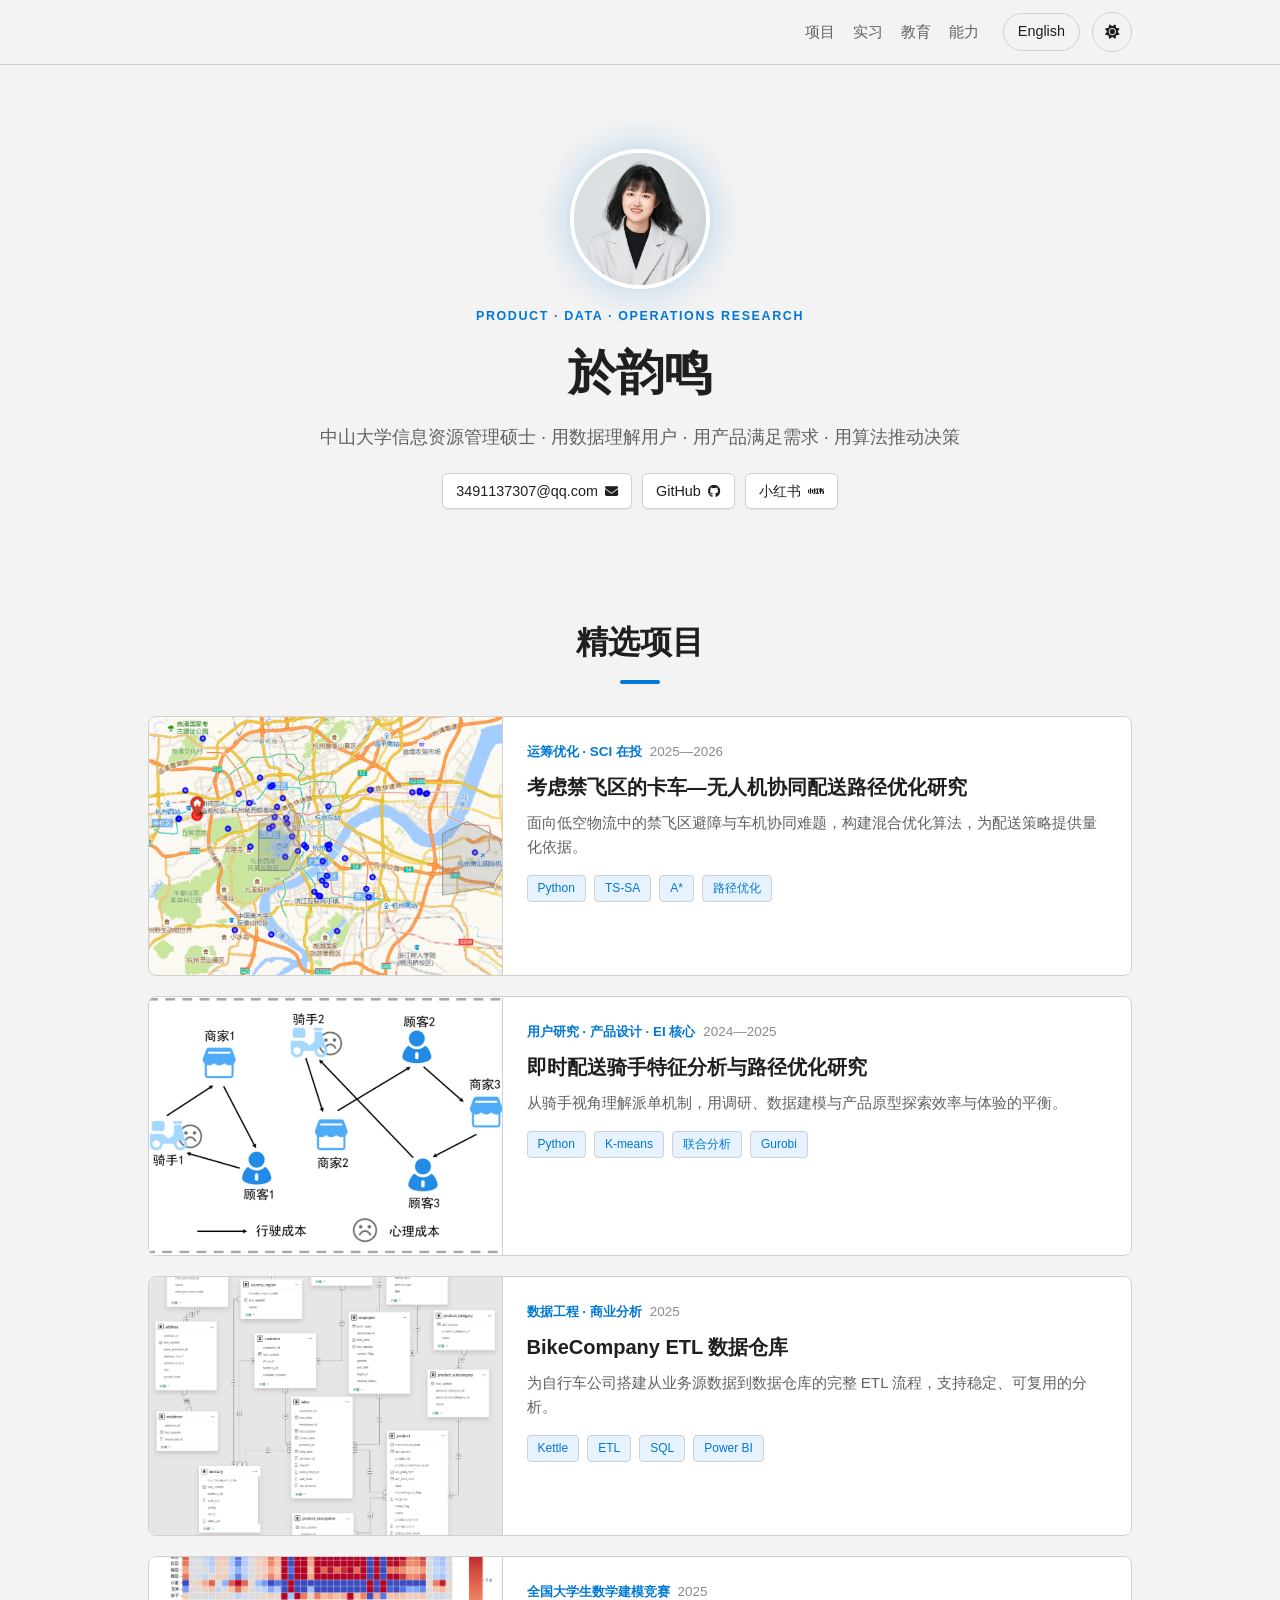
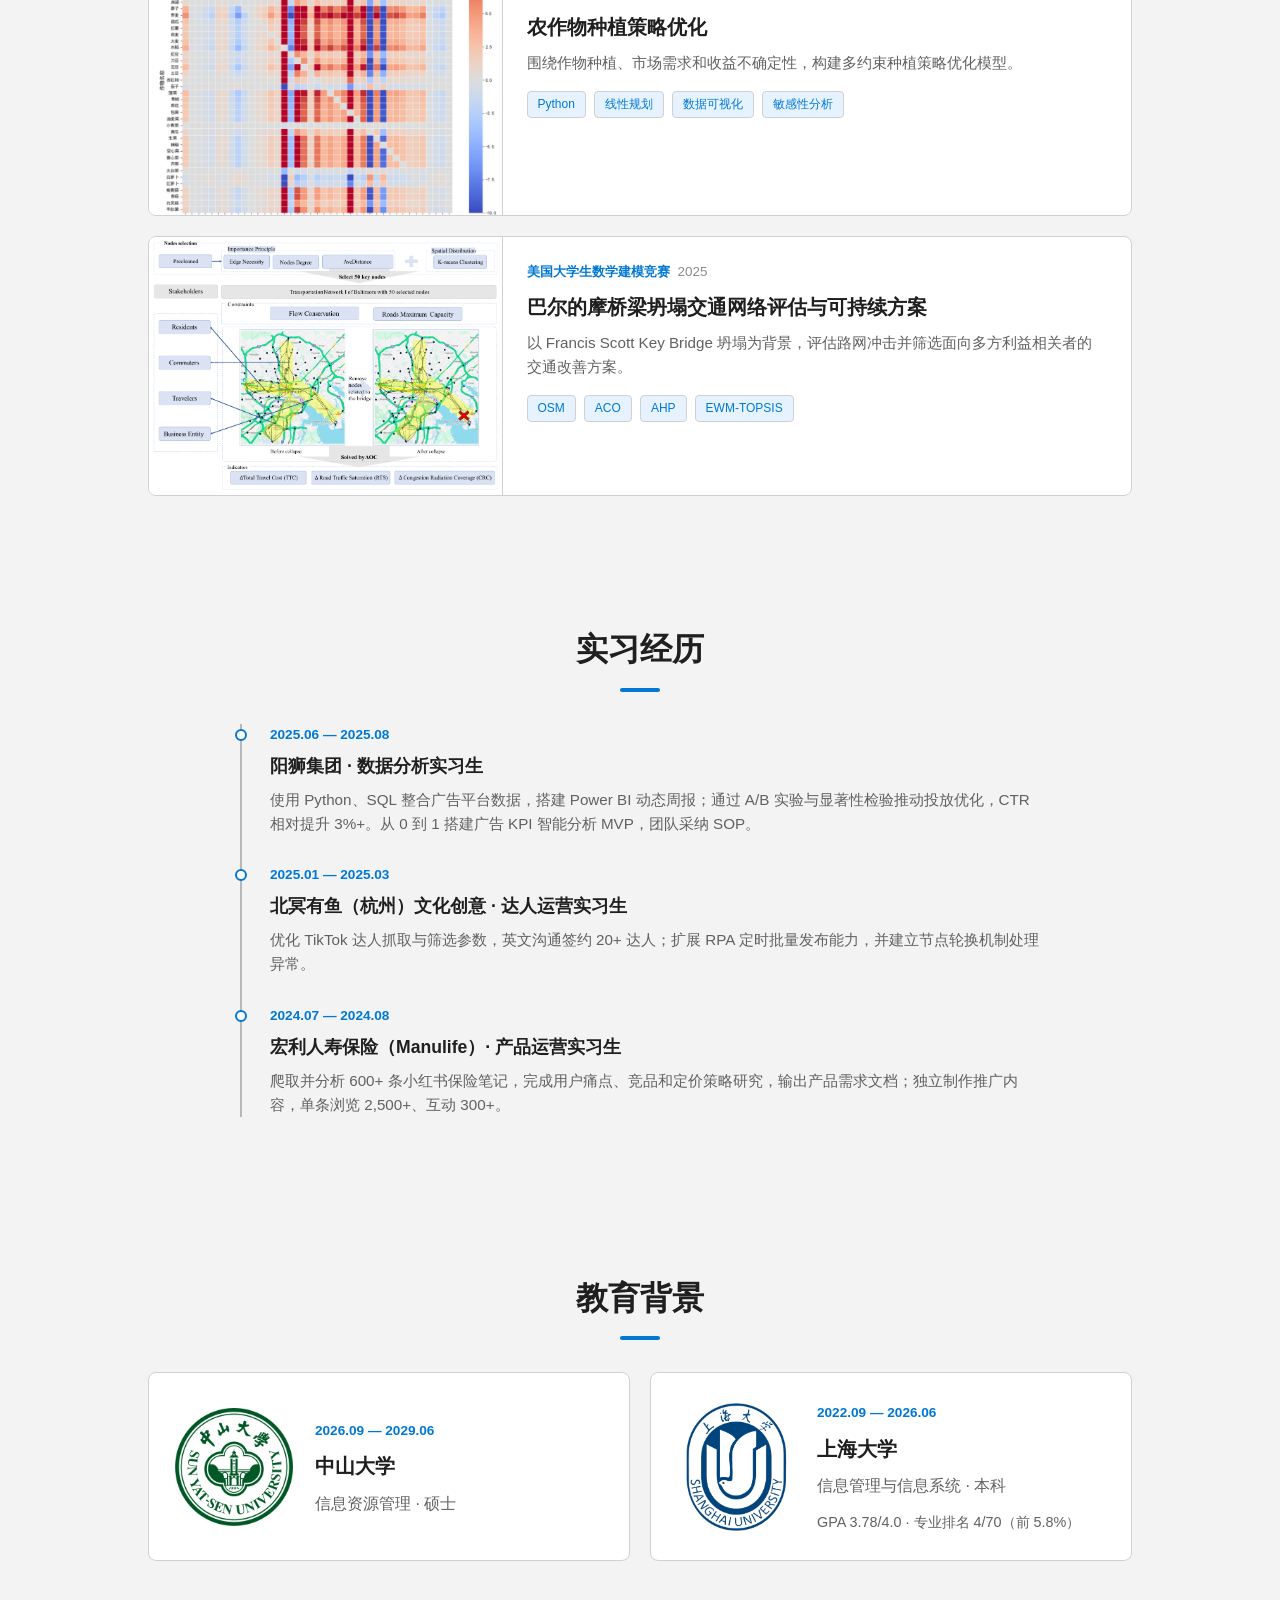
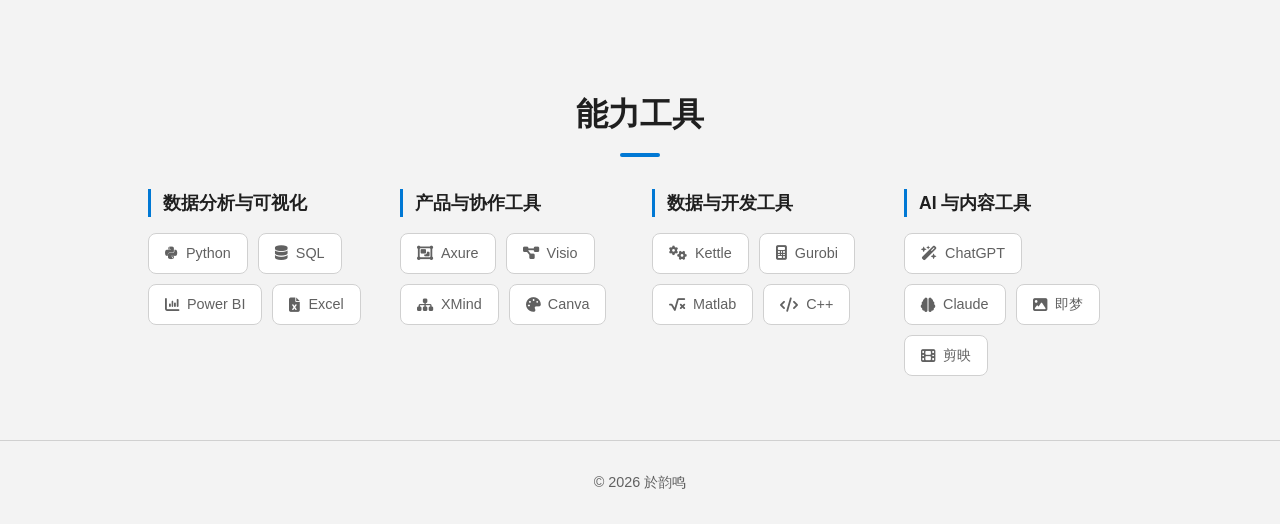
==== index.html @ d2798703 "Initial commit: personal portfolio" ====
<!doctype html><html lang="zh-CN" data-theme="light"><head><meta charset="UTF-8"><meta name="viewport" content="width=device-width,initial-scale=1.0"><meta name="description" content="於韵鸣｜产品、数据分析与运筹优化作品集"><title>於韵鸣 | 产品 · 数据 · 优化</title><script>document.documentElement.dataset.theme=localStorage.getItem('theme')||'light'</script><link rel="stylesheet" href="assets/css/style.css"><link rel="stylesheet" href="https://cdn.bootcdn.net/ajax/libs/font-awesome/6.4.0/css/all.min.css"></head><body>
<nav><div class="container nav-container nav-container--right"><div class="nav-actions"><div class="nav-links"><a href="#projects">项目</a><a href="#experience">实习</a><a href="#education">教育</a><a href="#skills">能力</a></div><div class="nav-controls"><a class="control-btn lang-toggle" href="en.html">English</a><button class="control-btn theme-toggle" aria-label="切换主题"><i class="fas fa-sun sun-icon"></i><i class="fas fa-moon moon-icon"></i></button></div></div></div></nav>
<main><section class="intro"><div class="container flex-center column"><div class="avatar-container"><img src="assets/images/yunming-profile.jpg" alt="於韵鸣" class="avatar"><div class="avatar-glow"></div></div><p class="eyebrow">PRODUCT · DATA · OPERATIONS RESEARCH</p><h1 class="gradient-text">於韵鸣</h1><p class="subtitle">中山大学信息资源管理硕士 · 用数据理解用户 · 用产品满足需求 · 用算法推动决策</p><div class="intro-contact-links"><a class="intro-contact-link" href="mailto:3491137307@qq.com"><span>3491137307@qq.com</span><i class="fas fa-envelope"></i></a><a class="intro-contact-link" href="https://github.com/gerebanhaihao" target="_blank" rel="noopener"><span>GitHub</span><i class="fab fa-github"></i></a><a class="intro-contact-link" href="https://www.xiaohongshu.com/user/profile/62faff56000000001200e2a4?xsec_token=ABQ8f1H-zQZb0vCUYH7D3bwdzLfdSpnuX1nSFsGKXybvo%3D&xsec_source=pc_search" target="_blank" rel="noopener"><span>小红书</span><img class="social-icon" src="assets/images/xiaohongshu.svg" alt=""></a></div></div></section>
<section id="projects" class="section-padding"><div class="container"><h2>精选项目</h2><div class="projects-grid" id="projects-grid"></div></div></section>
<section id="experience" class="section-padding section-muted"><div class="container"><h2>实习经历</h2><div class="timeline-container" id="timeline"></div></div></section>
<section id="education" class="section-padding"><div class="container"><h2>教育背景</h2><div class="education-grid"><article class="card education-card education-card--media"><img src="assets/images/sun-yat-sen-university-logo.jpeg" alt="中山大学校徽"><div><span>2026.09 — 2029.06</span><h3>中山大学</h3><p>信息资源管理 · 硕士</p></div></article><article class="card education-card education-card--media"><img src="assets/images/shanghai-university-logo.png" alt="上海大学校徽"><div><span>2022.09 — 2026.06</span><h3>上海大学</h3><p>信息管理与信息系统 · 本科</p><p class="muted">GPA 3.78/4.0 · 专业排名 4/70（前 5.8%）</p></div></article></div></div></section>
<section id="skills" class="section-padding section-muted"><div class="container"><h2>能力工具</h2><div class="skills-wrapper" id="skills-grid"></div></div></section></main><footer>© 2026 於韵鸣</footer><script src="assets/js/main.js"></script></body></html>
---- assets/css/style.css ----
/* =========================================
   1. Design Token & Themes
   ========================================= */
:root {
  /* 基础参数 */
  --font-main: -apple-system, BlinkMacSystemFont, "Segoe UI", Roboto, "Helvetica Neue", Arial, sans-serif;
  --radius-md: 8px;
  --radius-full: 999px;
  --container-width: 1024px;
  --transition-base: 0.3s cubic-bezier(0.4, 0, 0.2, 1);
  --ease-standard: cubic-bezier(0.22, 1, 0.36, 1);
  --ease-emphasis: cubic-bezier(0.16, 1, 0.3, 1);
  --duration-fast: 180ms;
  --duration-base: 480ms;

  /* [Light Mode] VS Code 2026-inspired light theme */
  --bg-body: #f3f3f3;
  --bg-editor: #ffffff;
  --bg-card: #ffffff;
  --bg-panel: #f8f8f8;
  --bg-sidebar: #f3f3f3;
  --bg-toolbar: #f3f3f3;
  --bg-glass: rgba(243, 243, 243, 0.94);
  --bg-hover: #e8e8e8;
  --bg-active: #e6f3ff;
  --bg-terminal: #ffffff;

  --text-main: #1f1f1f;
  --text-muted: #616161;
  --text-subtle: #8a8a8a;
  --text-invert: #ffffff;

  --primary: #0078d4;
  --primary-hover: #005a9e;
  --primary-glow: rgba(0, 120, 212, 0.18);
  --selection: #add6ff;
  --terminal-user: #0078d4;
  --terminal-path: #795e26;

  --border-light: #d0d0d0;
  --border-strong: #b8b8b8;
  --shadow-sm: 0 1px 2px rgba(0, 0, 0, 0.06);
  --shadow-card: 0 8px 18px rgba(0, 0, 0, 0.09);
  --shadow-hover: 0 14px 30px rgba(0, 0, 0, 0.12);

  --gradient-title: linear-gradient(135deg, #1f1f1f 0%, #0078d4 100%);
  --decoration-blob: #dcdcdc;
}

/* [Dark Mode] VS Code 2026-inspired dark theme */
[data-theme="dark"] {
  --bg-body: #1e1e1e;
  --bg-editor: #1e1e1e;
  --bg-card: #252526;
  --bg-panel: #181818;
  --bg-sidebar: #181818;
  --bg-toolbar: #2d2d30;
  --bg-glass: rgba(37, 37, 38, 0.9);
  --bg-hover: #2d2d30;
  --bg-active: #04395e;
  --bg-terminal: #1e1e1e;

  --text-main: #cccccc;
  --text-muted: #9d9d9d;
  --text-subtle: #6f6f6f;

  --primary: #3794ff;
  --primary-hover: #4fc1ff;
  --primary-glow: rgba(55, 148, 255, 0.24);
  --selection: #264f78;
  --terminal-user: #4ec9b0;
  --terminal-path: #dcdcaa;

  --border-light: #3c3c3c;
  --border-strong: #5a5a5a;
  --shadow-sm: 0 1px 2px rgba(0, 0, 0, 0.35);
  --shadow-card: 0 10px 24px rgba(0, 0, 0, 0.28);
  --shadow-hover: 0 16px 32px rgba(0, 0, 0, 0.36);

  --gradient-title: linear-gradient(135deg, #cccccc 0%, #3794ff 100%);
  --decoration-blob: #333333;
}

/* =========================================
   2. Global Reset & Layout
   ========================================= */
* { margin: 0; padding: 0; box-sizing: border-box; }
html {
  width: 100%;
  max-width: 100%;
  -webkit-text-size-adjust: 100%;
}
body {
  font-family: var(--font-main);
  background-color: var(--bg-body);
  color: var(--text-main);
  line-height: 1.6;
  transition: background-color 0.4s ease, color 0.4s ease;
  max-width: 100%;
  overflow-x: hidden;
}
@supports (overflow: clip) {
  html, body { overflow-x: clip; }
}
img {
  max-width: 100%;
  height: auto;
  display: block;
}
a { text-decoration: none; color: inherit; transition: var(--transition-base); }
ul { list-style: none; }
::selection {
  background: var(--selection);
  color: var(--text-main);
}
:focus-visible {
  outline: 1px solid var(--primary);
  outline-offset: 2px;
}
.container {
  width: 100%;
  max-width: var(--container-width);
  margin: 0 auto;
  padding: 0 20px;
}
.section-padding { padding: 64px 0; }
.flex-center { display: flex; align-items: center; justify-content: center; }
.column { flex-direction: column; }
section[id] { scroll-margin-top: 88px; }

::-webkit-scrollbar { width: 8px; }
::-webkit-scrollbar-track { background: var(--bg-sidebar); }
::-webkit-scrollbar-thumb { background: var(--border-strong); border-radius: 4px; }
::-webkit-scrollbar-thumb:hover { background: var(--text-subtle); }

/* =========================================
   3. Navigation (Glassmorphism)
   ========================================= */
nav {
  position: sticky;
  top: 0;
  z-index: 100;
  background: var(--bg-glass);
  backdrop-filter: blur(16px);
  -webkit-backdrop-filter: blur(16px);
  border-bottom: 1px solid var(--border-light);
  transition: background-color 0.4s ease, border-color 0.4s ease;
}
.nav-container {
  height: 64px;
  display: flex;
  justify-content: space-between;
  align-items: center;
}
.logo {
  display: flex;
  align-items: center;
  gap: 8px;
  font-weight: 700;
  font-size: 1.25rem;
  color: var(--text-main);
}
.logo-terminal {
  display: inline-flex;
  align-items: center;
  gap: 2px;
  height: 24px;
  padding: 0 8px;
  border: 1px solid var(--border-light);
  border-radius: 4px;
  background: var(--bg-terminal);
  color: var(--text-main);
  font-family: "SFMono-Regular", Consolas, "Liberation Mono", Menlo, monospace;
  font-size: 0.75rem;
  font-weight: 700;
  line-height: 1;
  box-shadow: inset 0 0 0 1px var(--primary-glow);
}
.terminal-user { color: var(--terminal-user); }
.terminal-path { color: var(--terminal-path); }
.terminal-symbol { color: var(--text-main); }
.terminal-cursor {
  width: 6px;
  height: 12px;
  margin-left: 3px;
  background: var(--primary);
  opacity: 0.9;
}
.nav-actions {
  display: flex;
  align-items: center;
  gap: 24px;
}
.nav-links { display: flex; gap: 18px; }
.nav-links a {
  font-size: 0.95rem;
  font-weight: 500;
  color: var(--text-muted);
  position: relative;
}
.nav-links a::after {
  content: "";
  position: absolute;
  left: 0;
  bottom: -6px;
  width: 100%;
  height: 2px;
  background: var(--primary);
  transform: scaleX(0);
  transform-origin: left;
  transition: transform var(--duration-fast) var(--ease-standard);
}
.nav-links a:hover,
.nav-links a.active { color: var(--primary); }
.nav-links a:hover::after,
.nav-links a.active::after { transform: scaleX(1); }
.nav-controls { display: flex; align-items: center; gap: 12px; }
.control-btn {
  background: var(--bg-toolbar);
  border: 1px solid var(--border-light);
  color: var(--text-main);
  padding: 6px 14px;
  border-radius: 20px;
  cursor: pointer;
  font-size: 0.9rem;
  transition: color var(--duration-fast) var(--ease-standard), border-color var(--duration-fast) var(--ease-standard), background-color var(--duration-fast) var(--ease-standard), transform var(--duration-fast) var(--ease-standard);
  display: flex;
  align-items: center;
  justify-content: center;
}
.control-btn:hover {
  background: var(--bg-hover);
  border-color: var(--border-strong);
  color: var(--primary);
}
.theme-toggle {
  width: 36px;
  height: 36px;
  padding: 0;
  border-radius: 50%;
  position: relative;
  overflow: hidden;
}
.theme-toggle i {
  position: absolute;
  transition: transform 420ms var(--ease-emphasis), opacity 320ms var(--ease-standard);
}
[data-theme="light"] .moon-icon { transform: translateY(20px) rotate(90deg); opacity: 0; }
[data-theme="light"] .sun-icon { transform: translateY(0) rotate(0); opacity: 1; }
[data-theme="dark"] .sun-icon { transform: translateY(-20px) rotate(-90deg); opacity: 0; }
[data-theme="dark"] .moon-icon { transform: translateY(0) rotate(0); opacity: 1; }

/* =========================================
   4. Hero Section / Intro
   ========================================= */
.intro {
  padding: 84px 0 44px;
  position: relative;
  text-align: center;
}
.bg-decoration { display: none; }
.avatar-container {
  position: relative;
  margin-bottom: 18px;
  opacity: 0;
  animation: intro-fade-up 620ms var(--ease-emphasis) 120ms forwards;
}
.avatar {
  width: 140px;
  height: 140px;
  border-radius: 50%;
  object-fit: cover;
  border: 4px solid var(--bg-editor);
  position: relative;
  z-index: 2;
  flex-shrink: 0;
}
.avatar-glow {
  position: absolute;
  inset: 0;
  border-radius: 50%;
  background: var(--primary);
  filter: blur(25px);
  opacity: 0.4;
  z-index: 1;
  transform: scale(0.9);
  transition: opacity 0.3s;
}
.avatar-container:hover .avatar-glow { opacity: 0.7; }
.gradient-text {
  font-size: 3rem;
  font-weight: 800;
  margin-bottom: 10px;
  color: var(--text-main);
  letter-spacing: 0;
  opacity: 0;
  animation: intro-fade-up 620ms var(--ease-emphasis) 210ms forwards;
}
.subtitle {
  font-size: 1.15rem;
  color: var(--text-muted);
  max-width: 700px;
  margin: 0 auto;
  opacity: 0;
  animation: intro-fade-up 620ms var(--ease-emphasis) 300ms forwards;
}
.intro-contact-links {
  display: flex;
  align-items: center;
  justify-content: center;
  gap: 10px;
  margin-top: 22px;
  flex-wrap: wrap;
  opacity: 0;
  animation: intro-fade-up 620ms var(--ease-emphasis) 390ms forwards;
}
.intro-contact-link {
  min-height: 36px;
  padding: 0 13px;
  border-radius: 6px;
  border: 1px solid var(--border-light);
  background: var(--bg-editor);
  color: var(--text-main);
  display: inline-flex;
  align-items: center;
  justify-content: center;
  gap: 7px;
  font-size: 0.9rem;
  font-weight: 500;
  line-height: 1;
  box-shadow: var(--shadow-sm);
  transition: transform var(--duration-fast) var(--ease-standard), color var(--duration-fast) var(--ease-standard), border-color var(--duration-fast) var(--ease-standard), background-color var(--duration-fast) var(--ease-standard);
}
.intro-contact-link span { white-space: nowrap; }
.intro-contact-link i { font-size: 0.82rem; }
.intro-contact-link .social-icon {
  width: 16px;
  height: 16px;
  object-fit: contain;
  filter: grayscale(1) brightness(0);
}
.intro-contact-link:hover {
  background: var(--bg-active);
  color: var(--primary);
  border-color: var(--primary);
  transform: translateY(-1px);
}

/* =========================================
   5. Projects Grid & Detail Images
   ========================================= */
h2 {
  font-size: 2rem;
  text-align: center;
  margin-bottom: 32px;
  color: var(--text-main);
  position: relative;
  display: inline-block;
  width: 100%;
}
h2::after {
  content: "";
  display: block;
  width: 40px;
  height: 4px;
  background: var(--primary);
  margin: 12px auto 0;
  border-radius: 2px;
}
.projects-grid,
.documents-grid {
  display: flex;
  flex-direction: column;
  gap: 20px;
}
.card {
  background: var(--bg-editor);
  border-radius: var(--radius-md);
  border: 1px solid var(--border-light);
  overflow: hidden;
  transition: transform var(--duration-base) var(--ease-standard), box-shadow var(--duration-base) var(--ease-standard), border-color var(--duration-fast) var(--ease-standard);
  display: flex;
  flex-direction: column;
  transform: translateZ(0);
}
.project-card {
  display: grid;
  grid-template-columns: minmax(240px, 36%) minmax(0, 1fr);
  width: 100%;
  max-width: 100%;
  height: 260px;
}
.project-card--text-only {
  grid-template-columns: 1fr;
  min-height: 0;
}
.project-card--text-only .project-info { padding: 22px 24px; }
.project-card--text-only .project-info p { margin-bottom: 12px; }
.project-meta-row {
  display: flex;
  flex-wrap: wrap;
  align-items: center;
  gap: 10px 12px;
  margin-top: auto;
}
.project-meta-row .project-tags {
  flex: 1 1 320px;
  min-width: 0;
  margin: 0;
}
.project-meta-row .project-actions {
  flex: 0 0 auto;
  margin-top: 0;
  margin-left: auto;
}
.project-card--text-only .project-action {
  min-height: 32px;
  padding: 7px 11px;
  font-size: 0.84rem;
}
.card:hover {
  transform: translateY(-4px);
  box-shadow: var(--shadow-card);
  border-color: var(--primary);
}
.project-thumbnail {
  width: 100%;
  height: 100%;
  object-fit: contain;
  object-position: center;
  padding: 0;
  transition: transform var(--duration-base) var(--ease-standard);
  background-color: transparent;
}
.card:hover .project-thumbnail { transform: scale(1.02); }
.project-thumbnail-wrapper {
  overflow: hidden;
  background: var(--bg-panel);
  border-right: 1px solid var(--border-light);
  display: flex;
  align-items: center;
  justify-content: center;
}
.project-info {
  padding: 24px;
  display: flex;
  flex: 1;
  flex-direction: column;
  width: 100%;
  max-width: 100%;
  min-width: 0;
}
.project-info h3 {
  font-size: 1.25rem;
  margin-bottom: 8px;
  color: var(--text-main);
  overflow-wrap: anywhere;
}
.project-info p {
  font-size: 0.95rem;
  color: var(--text-muted);
  margin-bottom: 16px;
  overflow-wrap: anywhere;
}
.project-actions {
  display: flex;
  flex-wrap: wrap;
  gap: 10px;
  margin-top: auto;
}
.project-action {
  min-height: 36px;
  padding: 8px 13px;
  border: 1px solid var(--border-light);
  border-radius: var(--radius-md);
  font-weight: 600;
  font-size: 0.86rem;
  color: var(--primary);
  display: inline-flex;
  align-items: center;
  gap: 7px;
  background: var(--bg-panel);
  line-height: 1;
  transition: transform var(--duration-fast) var(--ease-standard), border-color var(--duration-fast) var(--ease-standard), background-color var(--duration-fast) var(--ease-standard);
}
.project-action:hover {
  background: var(--bg-active);
  border-color: var(--primary);
  transform: translateY(-1px);
}

@keyframes intro-fade-up {
  from {
    opacity: 0;
    transform: translateY(14px);
  }
  to {
    opacity: 1;
    transform: translateY(0);
  }
}

/* =========================================
   7. Footer
   ========================================= */
footer {
  text-align: center;
  padding: 30px;
  font-size: 0.9rem;
  color: var(--text-muted);
  border-top: 1px solid var(--border-light);
  background: var(--bg-sidebar);
}

/* =========================================
   8. Mobile Responsive
   ========================================= */
@media (max-width: 768px) {
  .nav-container {
    height: auto;
    min-height: 64px;
    display: grid;
    grid-template-columns: auto minmax(0, 1fr);
    column-gap: 12px;
    row-gap: 8px;
    padding-top: 10px;
    padding-bottom: 10px;
  }
  .nav-actions { display: contents; }
  .logo {
    grid-column: 1;
    grid-row: 1;
    min-width: 0;
  }
  .nav-controls {
    grid-column: 2;
    grid-row: 1;
    justify-self: end;
    min-width: 0;
  }
  .nav-links {
    grid-column: 1 / -1;
    grid-row: 2;
    width: 100%;
    display: flex;
    justify-content: center;
    gap: 14px;
    overflow-x: auto;
    padding: 2px 0 4px;
    scrollbar-width: none;
  }
  .nav-links::-webkit-scrollbar { display: none; }
  .nav-links a { flex: 0 0 auto; }
  .container { padding: 0 16px; }
  .section-padding { padding: 48px 0; }
  section[id] { scroll-margin-top: 132px; }
  .intro { padding-top: 56px; }
  .gradient-text {
    width: 100%;
    max-width: 100%;
    font-size: 2rem;
    line-height: 1.2;
    overflow-wrap: anywhere;
  }
  .subtitle {
    max-width: 100%;
    overflow-wrap: anywhere;
  }
  .nav-actions { gap: 12px; }
  .nav-controls { gap: 8px; }
  .control-btn { padding: 6px 10px; }
  .logo { font-size: 1.1rem; }
  .logo-terminal {
    height: 22px;
    padding: 0 7px;
    font-size: 0.68rem;
  }
  .project-card {
    grid-template-columns: 1fr;
    height: auto;
    min-height: 0;
  }
  .project-card--text-only .project-info {
    padding: 20px;
    width: 100%;
    max-width: 100%;
  }
  .project-meta-row .project-tags {
    flex-basis: 100%;
  }
  .project-meta-row .project-actions {
    width: 100%;
    margin-left: 0;
    justify-content: flex-start;
  }
  .project-card--text-only .project-meta-row { display: block; }
  .project-card--text-only .project-tags {
    display: flex;
    margin-bottom: 10px;
    width: 100%;
    max-width: 100%;
  }
  .project-card--text-only .project-actions {
    width: 100%;
    max-width: 100%;
  }
  .project-thumbnail-wrapper {
    border-right: 0;
    border-bottom: 1px solid var(--border-light);
  }
  .avatar {
    width: 120px;
    height: 120px;
  }
  .project-thumbnail {
    height: 190px;
    min-height: 190px;
  }
  .intro-contact-links {
    gap: 10px;
    margin-top: 18px;
  }
  .timeline-container { padding-left: 24px; }
  .timeline-dot { left: -28px; }
}

@media (max-width: 360px) {
  .gradient-text { font-size: 1.75rem; }
}

/* =========================================
   10. Timeline Section (New)
   ========================================= */
.timeline-container {
  position: relative;
  max-width: 800px;
  margin: 0 auto;
  padding-left: 30px;
}
.timeline-container::before {
  content: "";
  position: absolute;
  left: 0;
  top: 0;
  bottom: 0;
  width: 2px;
  background: var(--border-strong);
}
.timeline-item {
  position: relative;
  margin-bottom: 28px;
}
.timeline-dot {
  position: absolute;
  left: -35px;
  top: 5px;
  width: 12px;
  height: 12px;
  background: var(--bg-editor);
  border: 2px solid var(--primary);
  border-radius: 50%;
  z-index: 1;
}
.timeline-date {
  font-size: 0.85rem;
  font-weight: 700;
  color: var(--primary);
  margin-bottom: 6px;
  display: block;
}
.timeline-content h3 {
  font-size: 1.1rem;
  margin-bottom: 8px;
  color: var(--text-main);
}
.timeline-content p {
  font-size: 0.95rem;
  color: var(--text-muted);
}

/* =========================================
   11. Tech Stack Section (New)
   ========================================= */
.skills-wrapper {
  display: flex;
  flex-wrap: wrap;
  gap: 24px;
}
.skills-wrapper > * {
  flex: 1 1 200px;
  min-width: 200px;
}
.skill-category h3 {
  font-size: 1.1rem;
  margin-bottom: 16px;
  color: var(--text-main);
  border-left: 3px solid var(--primary);
  padding-left: 12px;
}
.skill-list {
  display: flex;
  flex-wrap: wrap;
  gap: 10px;
}
.skill-badge {
  padding: 8px 16px;
  background: var(--bg-editor);
  border: 1px solid var(--border-light);
  border-radius: 8px;
  font-size: 0.9rem;
  color: var(--text-muted);
  display: flex;
  align-items: center;
  gap: 8px;
  transition: transform var(--duration-fast) var(--ease-standard), color var(--duration-fast) var(--ease-standard), border-color var(--duration-fast) var(--ease-standard);
}
.skill-badge:hover {
  background: var(--bg-active);
  border-color: var(--primary);
  color: var(--primary);
  transform: translateY(-1px);
}

.reveal {
  opacity: 0;
  transform: translateY(16px);
  filter: blur(2px);
  transition: opacity var(--duration-base) var(--ease-standard), transform var(--duration-base) var(--ease-standard), filter var(--duration-base) var(--ease-standard);
  transition-delay: var(--reveal-delay, 0ms);
  will-change: opacity, transform;
}
.reveal.is-visible {
  opacity: 1;
  transform: translateY(0);
  filter: blur(0);
}
@media (prefers-reduced-motion: reduce) {
  .avatar-container,
  .gradient-text,
  .subtitle,
  .intro-contact-links {
    animation: none;
    opacity: 1;
    transform: none;
  }
  .reveal {
    opacity: 1;
    transform: none;
    filter: none;
    transition: none;
  }
}

.theme-toggle {
  cursor: pointer;
  z-index: 10;
  width: 40px;
  height: 40px;
  display: flex;
  align-items: center;
  justify-content: center;
}
.theme-toggle i { pointer-events: none; }
nav { z-index: 1000; }

/* =========================================
   12. Project Tags (New)
   ========================================= */
.project-tags {
  display: flex;
  flex-wrap: wrap;
  gap: 8px;
  margin: 0 0 20px;
  max-width: 100%;
  min-width: 0;
}
.project-tag {
  font-size: 0.75rem;
  padding: 3px 10px;
  background: var(--bg-active);
  color: var(--primary);
  border-radius: 4px;
  font-weight: 500;
  border: 1px solid var(--border-light);
  overflow-wrap: anywhere;
}
.project-info p { margin-bottom: 16px; }

/* Yu Yunming portfolio overrides */
.avatar { object-position: center 20%; }
.project-thumbnail { object-fit: cover; }
.nav-container--right { justify-content: flex-end; }
.nav-container--right .nav-actions { width: auto; }
.education-card--media {
  display: grid;
  grid-template-columns: 118px minmax(0, 1fr);
  align-items: center;
  gap: 22px;
}
.education-card--media > img {
  width: 132px;
  height: 132px;
  object-fit: contain;
  background: transparent;
  padding: 0;
  border-radius: 0;
}
.project-gallery {
  display: grid;
  grid-template-columns: repeat(auto-fit, minmax(260px, 1fr));
  gap: 18px;
}
.project-gallery figure {
  margin: 0;
  border: 1px solid var(--border-light);
  border-radius: var(--radius-md);
  overflow: hidden;
  background: var(--bg-panel);
}
.project-gallery img {
  width: 100%;
  max-height: 360px;
  object-fit: contain;
  background: #fff;
}
.project-gallery figcaption {
  padding: 10px 12px;
  font-size: 0.85rem;
  color: var(--text-muted);
}
.detail-hero {
  width: 100%;
  max-height: 430px;
  object-fit: cover;
  border: 1px solid var(--border-light);
  border-radius: var(--radius-md);
  margin-bottom: 30px;
  background: var(--bg-panel);
}
.detail-actions {
  display: flex;
  gap: 10px;
  flex-wrap: wrap;
  margin: 22px 0 38px;
}

/* Personal portfolio additions */
.eyebrow {
  color: var(--primary);
  font-size: 0.78rem;
  font-weight: 700;
  letter-spacing: 0.13em;
  margin-bottom: 8px;
}
.section-lead {
  text-align: center;
  margin: -16px auto 28px;
  color: var(--text-muted);
}
.section-muted { background: transparent; }
.project-link-card { cursor: pointer; }
.project-link-card:hover { color: inherit; }
.project-kicker {
  color: var(--primary);
  font-weight: 700;
  font-size: 0.84rem;
  margin-bottom: 8px;
}
.project-kicker span {
  color: var(--text-subtle);
  margin-left: 8px;
  font-weight: 500;
}
.detail-cta {
  margin-top: auto;
  color: var(--primary);
  font-weight: 700;
  font-size: 0.9rem;
}
.detail-cta i {
  margin-left: 6px;
  transition: transform var(--duration-fast) var(--ease-standard);
}
.project-link-card:hover .detail-cta i { transform: translateX(4px); }
.education-grid {
  display: grid;
  grid-template-columns: repeat(2, minmax(0, 1fr));
  gap: 20px;
}
.education-card { padding: 26px; }
.education-card > span {
  color: var(--primary);
  font-size: 0.85rem;
  font-weight: 700;
}
.education-card h3 {
  font-size: 1.28rem;
  margin: 8px 0;
}
.education-card p { color: var(--text-muted); }
.muted {
  margin-top: 12px;
  font-size: 0.9rem;
}

.detail-page { padding: 64px 0 90px; }
.back-link {
  display: inline-flex;
  align-items: center;
  gap: 8px;
  color: var(--text-muted);
  margin-bottom: 28px;
}
.back-link:hover { color: var(--primary); }
.detail-card { max-width: 860px; margin: 0 auto; }
.detail-card > h1 {
  font-size: clamp(2rem, 5vw, 3.35rem);
  line-height: 1.2;
  margin-bottom: 18px;
}
.detail-summary {
  font-size: 1.16rem;
  color: var(--text-muted);
  margin-bottom: 22px;
  max-width: 760px;
}
.repo-link { margin: 4px 0 38px; }
.detail-section {
  border-top: 1px solid var(--border-light);
  padding: 30px 0;
}
.detail-section h2 {
  display: block;
  text-align: left;
  font-size: 1.35rem;
  margin-bottom: 16px;
}
.detail-section h2::after { display: none; }
.detail-section p,
.detail-section li { color: var(--text-muted); }
.detail-section ol,
.detail-section ul { list-style: initial; padding-left: 1.35rem; }
.detail-section li {
  margin: 0 0 12px;
  padding-left: 4px;
}

@media (max-width: 768px) {
  .education-grid { grid-template-columns: 1fr; }
  .detail-page { padding: 38px 0 64px; }
  .detail-card > h1 { font-size: 2rem; }
}
.education-card--media span {
  color: var(--primary);
  font-size: 0.85rem;
  font-weight: 700;
}
@media (max-width: 768px) {
  .education-card--media {
    grid-template-columns: 88px minmax(0, 1fr);
    gap: 16px;
  }
  .education-card--media > img {
    width: 78px;
    height: 78px;
  }
}
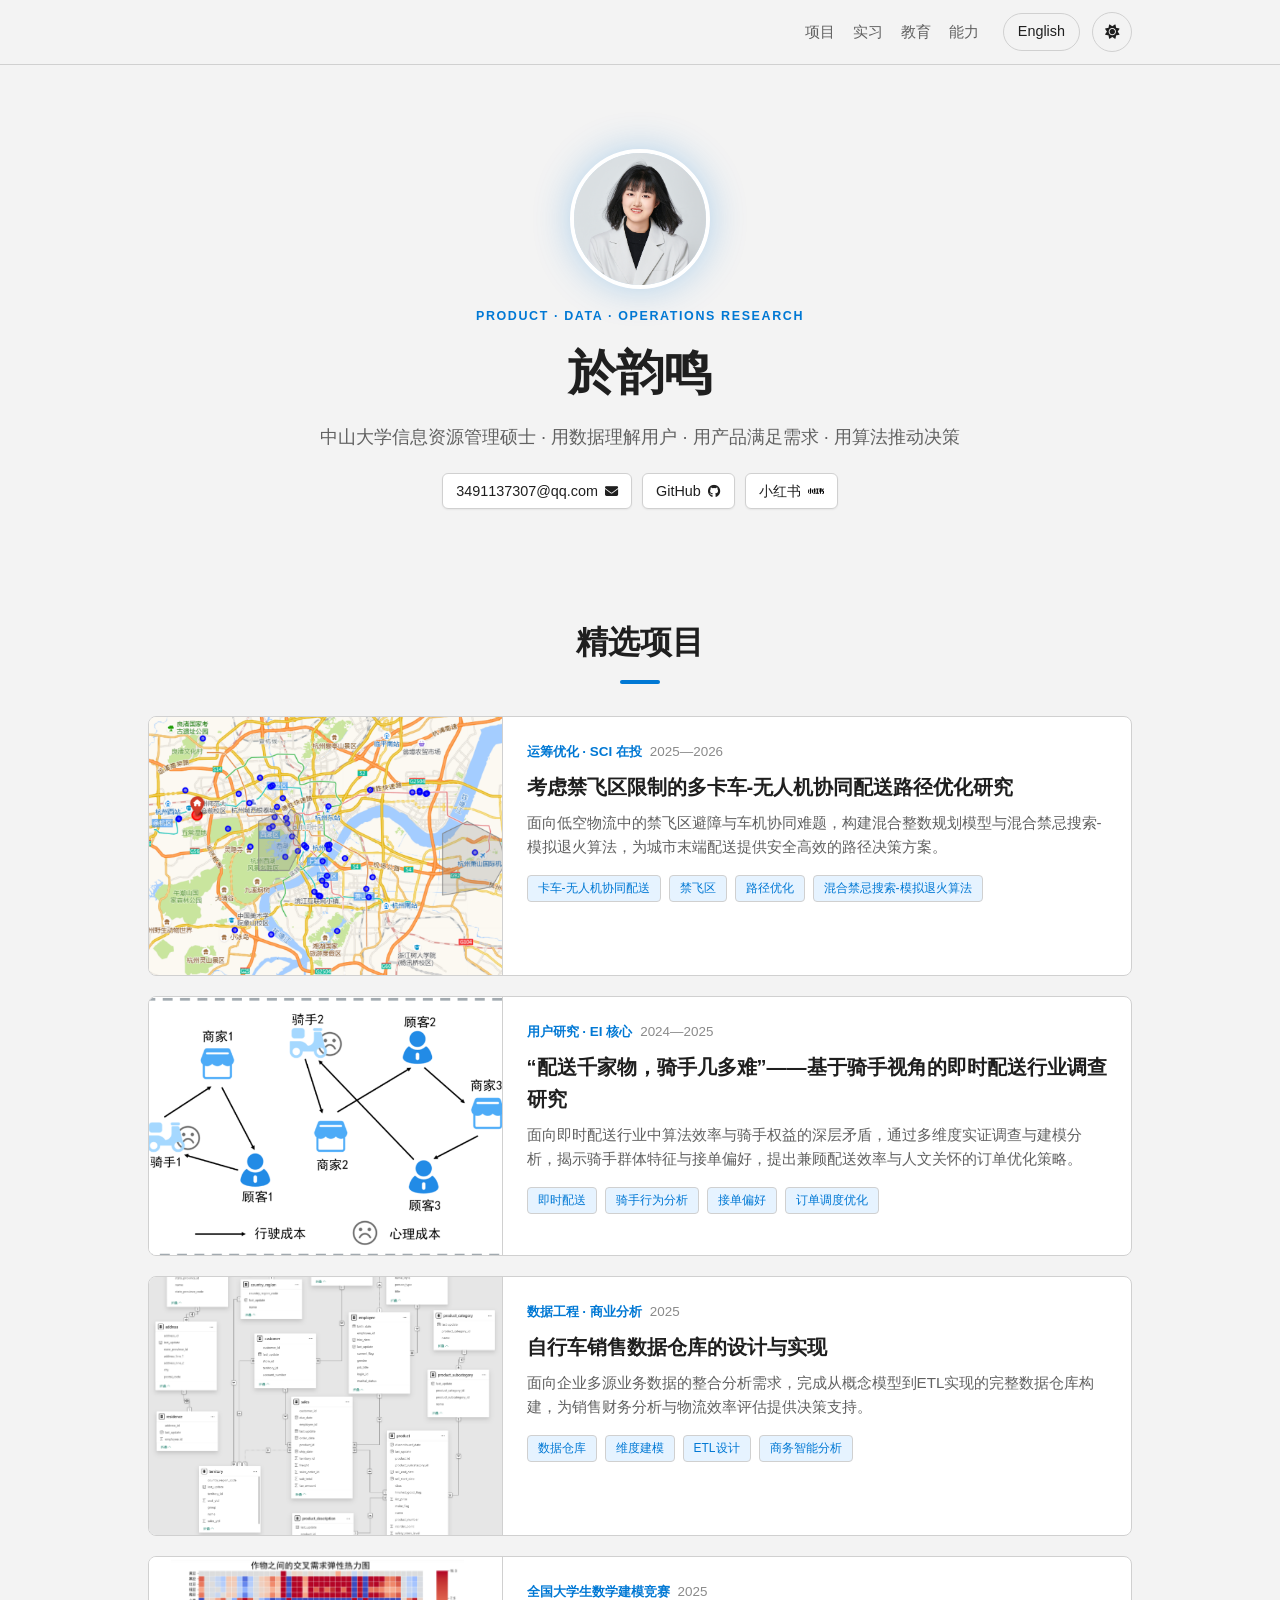
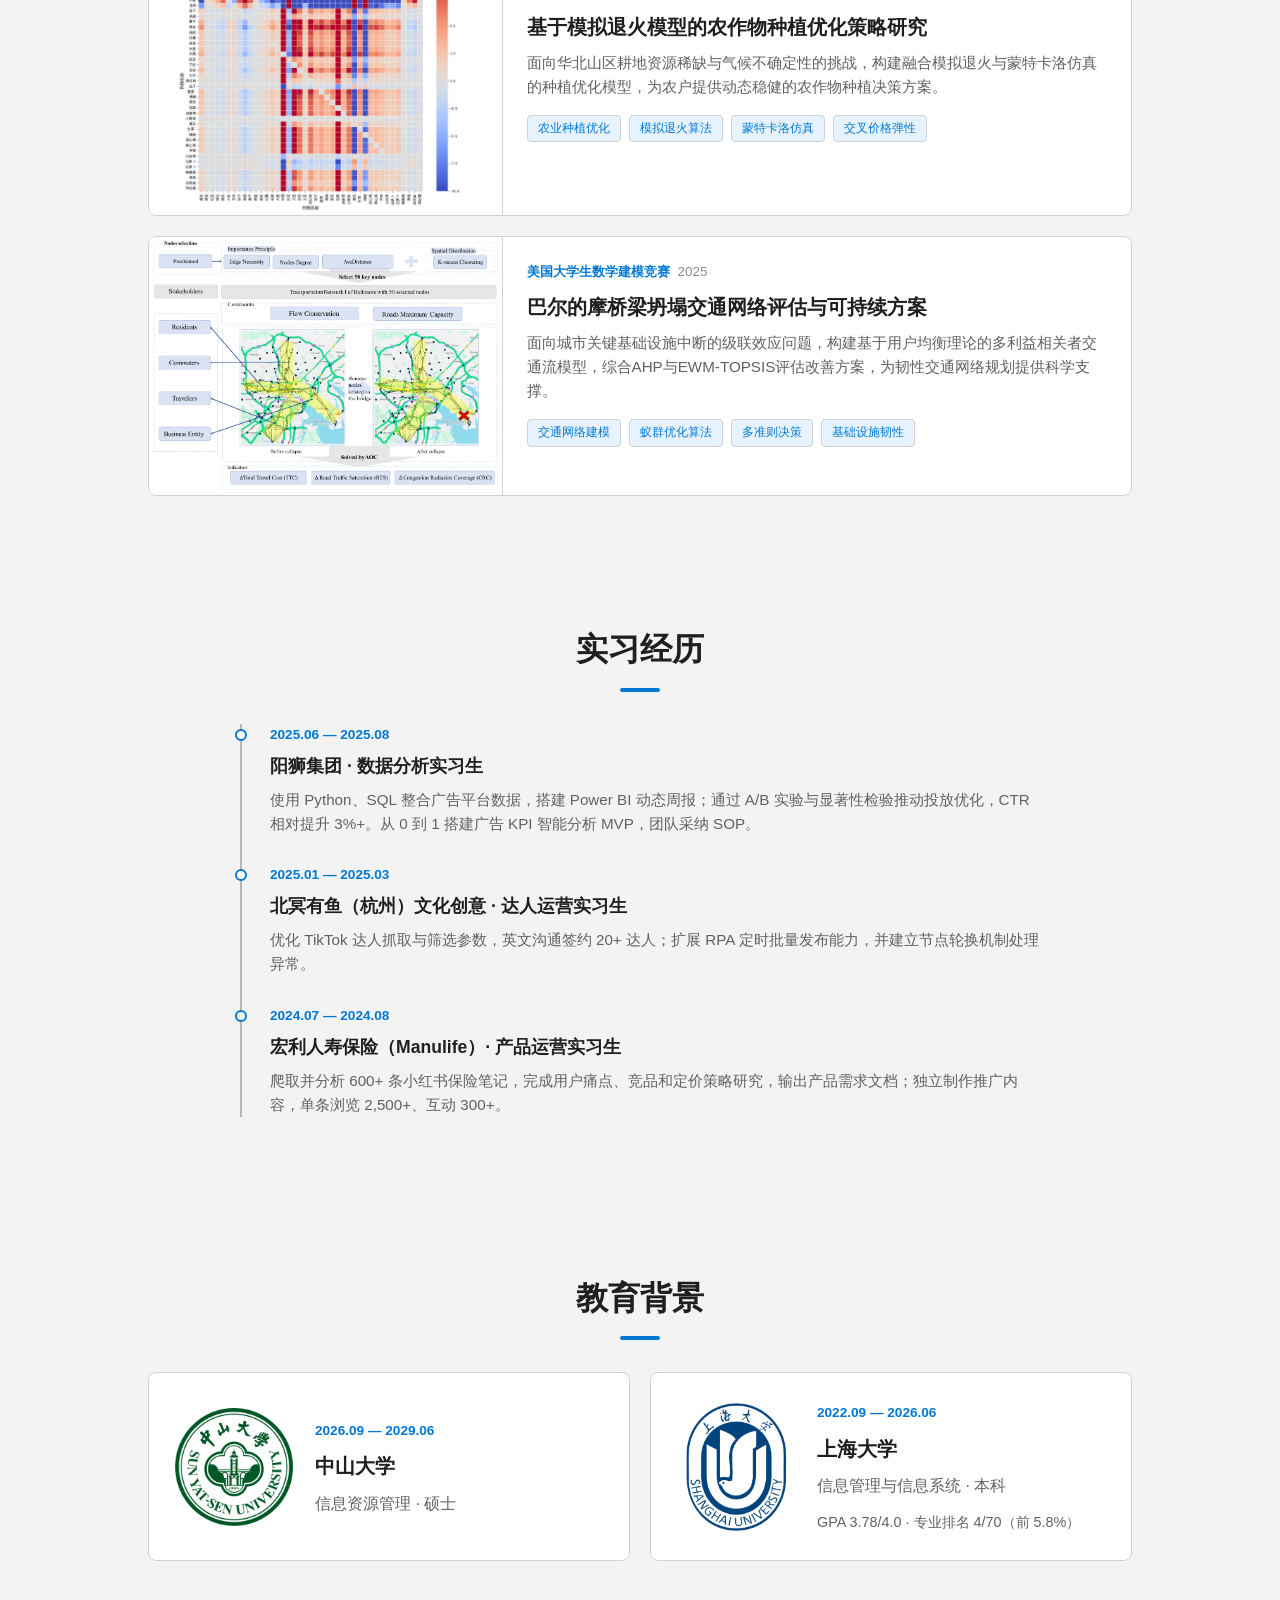
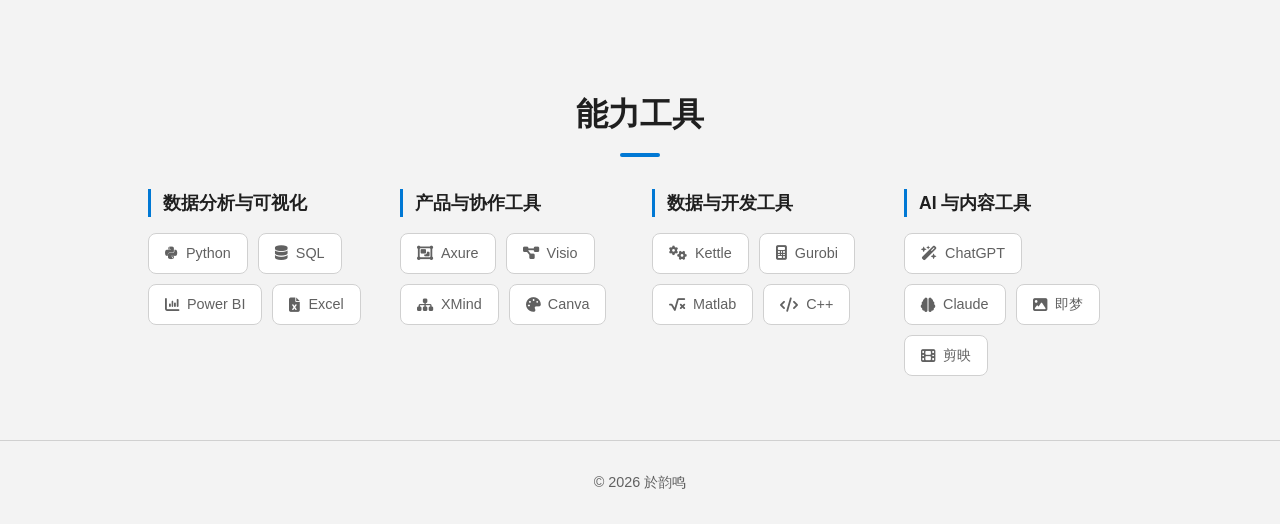
==== commit b0412161: "update project pages and images" ====
--- a/index.html
+++ b/index.html
@@ -1,7 +1,7 @@
-<!doctype html><html lang="zh-CN" data-theme="light"><head><meta charset="UTF-8"><meta name="viewport" content="width=device-width,initial-scale=1.0"><meta name="description" content="於韵鸣｜产品、数据分析与运筹优化作品集"><title>於韵鸣 | 产品 · 数据 · 优化</title><script>document.documentElement.dataset.theme=localStorage.getItem('theme')||'light'</script><link rel="stylesheet" href="assets/css/style.css"><link rel="stylesheet" href="https://cdn.bootcdn.net/ajax/libs/font-awesome/6.4.0/css/all.min.css"></head><body>
+<!doctype html><html lang="zh-CN" data-theme="light"><head><meta charset="UTF-8"><meta name="viewport" content="width=device-width,initial-scale=1.0"><meta name="description" content="於韵鸣｜产品、数据分析与运筹优化作品集"><title>於韵鸣个人主页</title><script>document.documentElement.dataset.theme=localStorage.getItem('theme')||'light'</script><link rel="stylesheet" href="assets/css/style.css"><link rel="stylesheet" href="https://cdn.bootcdn.net/ajax/libs/font-awesome/6.4.0/css/all.min.css"></head><body>
 <nav><div class="container nav-container nav-container--right"><div class="nav-actions"><div class="nav-links"><a href="#projects">项目</a><a href="#experience">实习</a><a href="#education">教育</a><a href="#skills">能力</a></div><div class="nav-controls"><a class="control-btn lang-toggle" href="en.html">English</a><button class="control-btn theme-toggle" aria-label="切换主题"><i class="fas fa-sun sun-icon"></i><i class="fas fa-moon moon-icon"></i></button></div></div></div></nav>
 <main><section class="intro"><div class="container flex-center column"><div class="avatar-container"><img src="assets/images/yunming-profile.jpg" alt="於韵鸣" class="avatar"><div class="avatar-glow"></div></div><p class="eyebrow">PRODUCT · DATA · OPERATIONS RESEARCH</p><h1 class="gradient-text">於韵鸣</h1><p class="subtitle">中山大学信息资源管理硕士 · 用数据理解用户 · 用产品满足需求 · 用算法推动决策</p><div class="intro-contact-links"><a class="intro-contact-link" href="mailto:3491137307@qq.com"><span>3491137307@qq.com</span><i class="fas fa-envelope"></i></a><a class="intro-contact-link" href="https://github.com/gerebanhaihao" target="_blank" rel="noopener"><span>GitHub</span><i class="fab fa-github"></i></a><a class="intro-contact-link" href="https://www.xiaohongshu.com/user/profile/62faff56000000001200e2a4?xsec_token=ABQ8f1H-zQZb0vCUYH7D3bwdzLfdSpnuX1nSFsGKXybvo%3D&xsec_source=pc_search" target="_blank" rel="noopener"><span>小红书</span><img class="social-icon" src="assets/images/xiaohongshu.svg" alt=""></a></div></div></section>
 <section id="projects" class="section-padding"><div class="container"><h2>精选项目</h2><div class="projects-grid" id="projects-grid"></div></div></section>
 <section id="experience" class="section-padding section-muted"><div class="container"><h2>实习经历</h2><div class="timeline-container" id="timeline"></div></div></section>
 <section id="education" class="section-padding"><div class="container"><h2>教育背景</h2><div class="education-grid"><article class="card education-card education-card--media"><img src="assets/images/sun-yat-sen-university-logo.jpeg" alt="中山大学校徽"><div><span>2026.09 — 2029.06</span><h3>中山大学</h3><p>信息资源管理 · 硕士</p></div></article><article class="card education-card education-card--media"><img src="assets/images/shanghai-university-logo.png" alt="上海大学校徽"><div><span>2022.09 — 2026.06</span><h3>上海大学</h3><p>信息管理与信息系统 · 本科</p><p class="muted">GPA 3.78/4.0 · 专业排名 4/70（前 5.8%）</p></div></article></div></div></section>
-<section id="skills" class="section-padding section-muted"><div class="container"><h2>能力工具</h2><div class="skills-wrapper" id="skills-grid"></div></div></section></main><footer>© 2026 於韵鸣</footer><script src="assets/js/main.js"></script></body></html>
+<section id="skills" class="section-padding section-muted"><div class="container"><h2>能力工具</h2><div class="skills-wrapper" id="skills-grid"></div></div></section></main><footer>© 2026 於韵鸣</footer><script src="assets/js/main.js?v=20260803"></script></body></html>
--- a/assets/css/style.css
+++ b/assets/css/style.css
@@ -944,7 +944,45 @@
   margin: 0 0 12px;
   padding-left: 4px;
 }
-
+.detail-section h3 {
+  font-size: 1.08rem;
+  color: var(--text-main);
+  margin: 28px 0 12px;
+}
+.detail-section p {
+  margin-bottom: 14px;
+}
+.detail-figure {
+  margin: 26px 0;
+  border: 1px solid var(--border-light);
+  border-radius: var(--radius-md);
+  overflow: hidden;
+  background: var(--bg-panel);
+}
+.detail-figure img {
+  width: 100%;
+  max-height: 480px;
+  object-fit: contain;
+  background: #fff;
+}
+.detail-figure figcaption {
+  padding: 10px 12px;
+  font-size: 0.85rem;
+  color: var(--text-muted);
+}
+.detail-figures {
+  display: grid;
+  gap: 18px;
+  margin-top: 4px;
+}
+.formula {
+  font-family: "SFMono-Regular", Consolas, "Liberation Mono", Menlo, monospace;
+  background: var(--bg-panel);
+  border: 1px solid var(--border-light);
+  border-radius: var(--radius-md);
+  padding: 12px 14px;
+  overflow-x: auto;
+}
 @media (max-width: 768px) {
   .education-grid { grid-template-columns: 1fr; }
   .detail-page { padding: 38px 0 64px; }
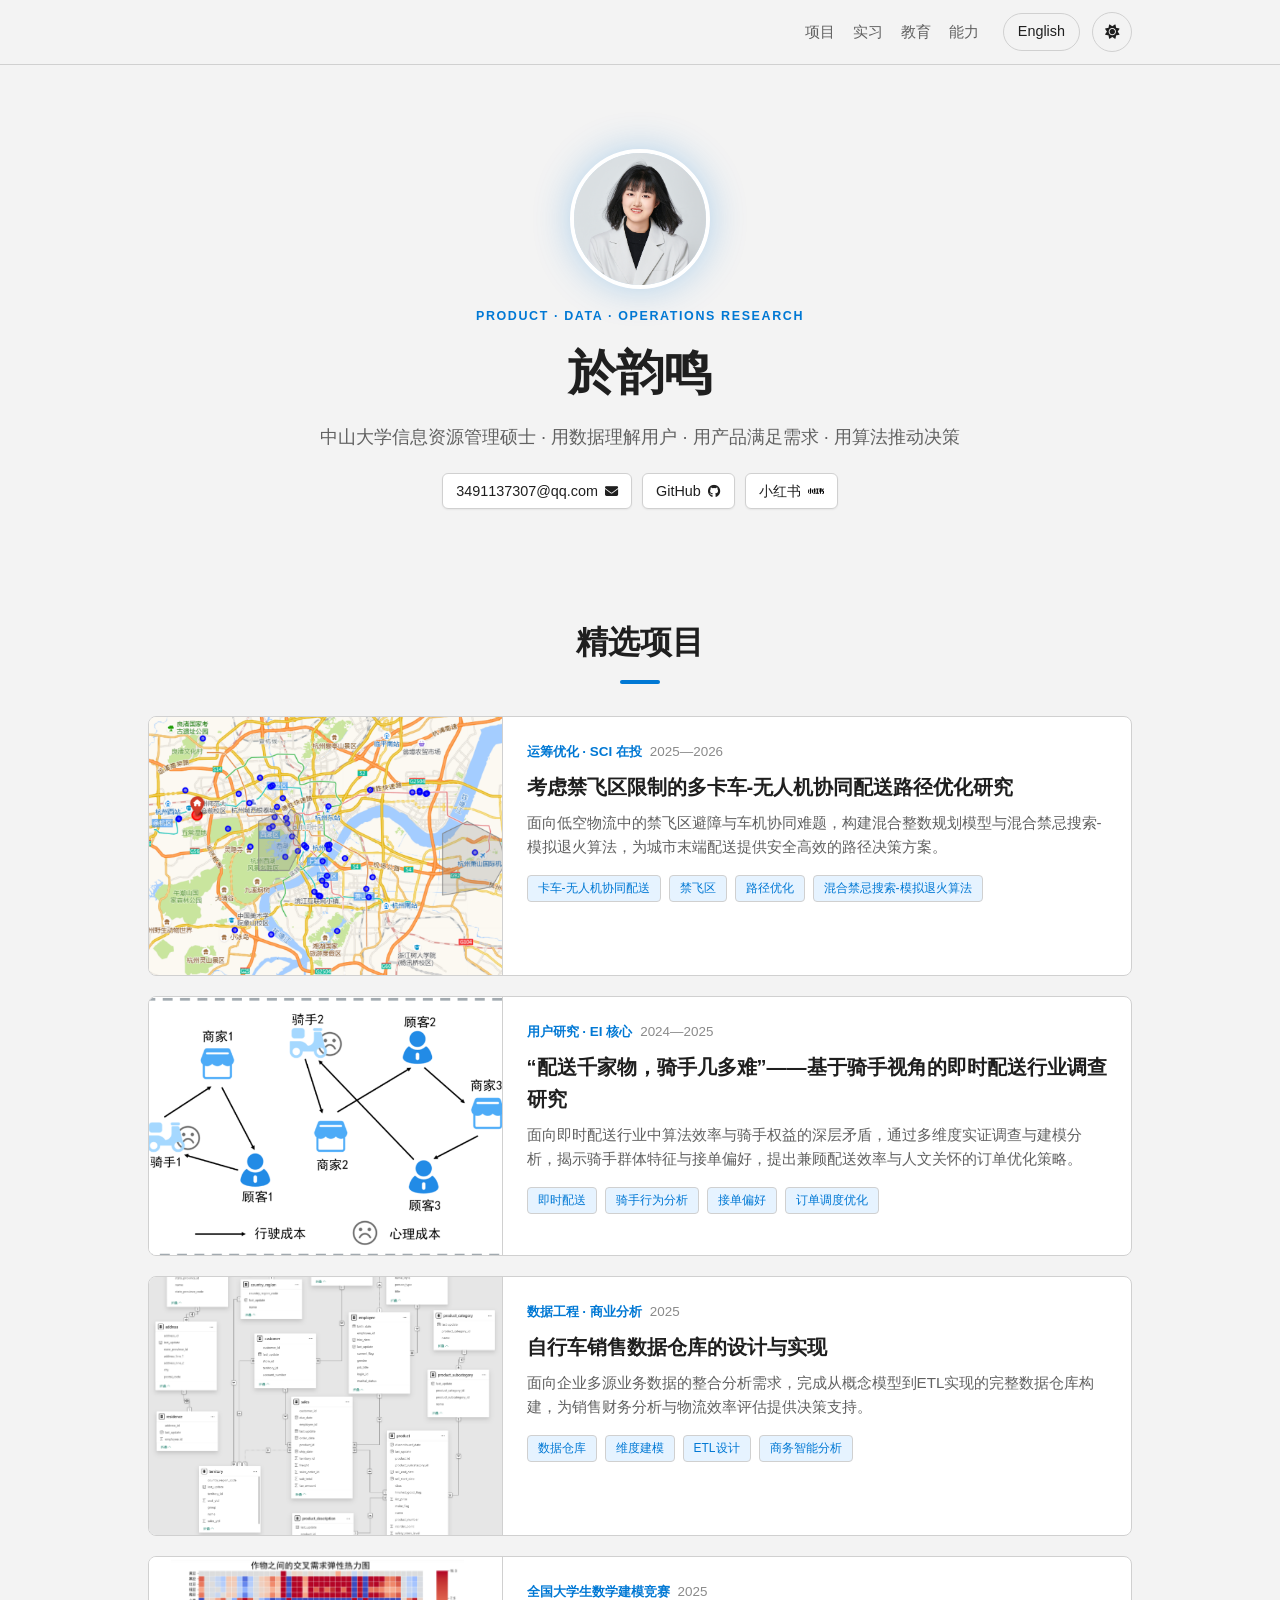
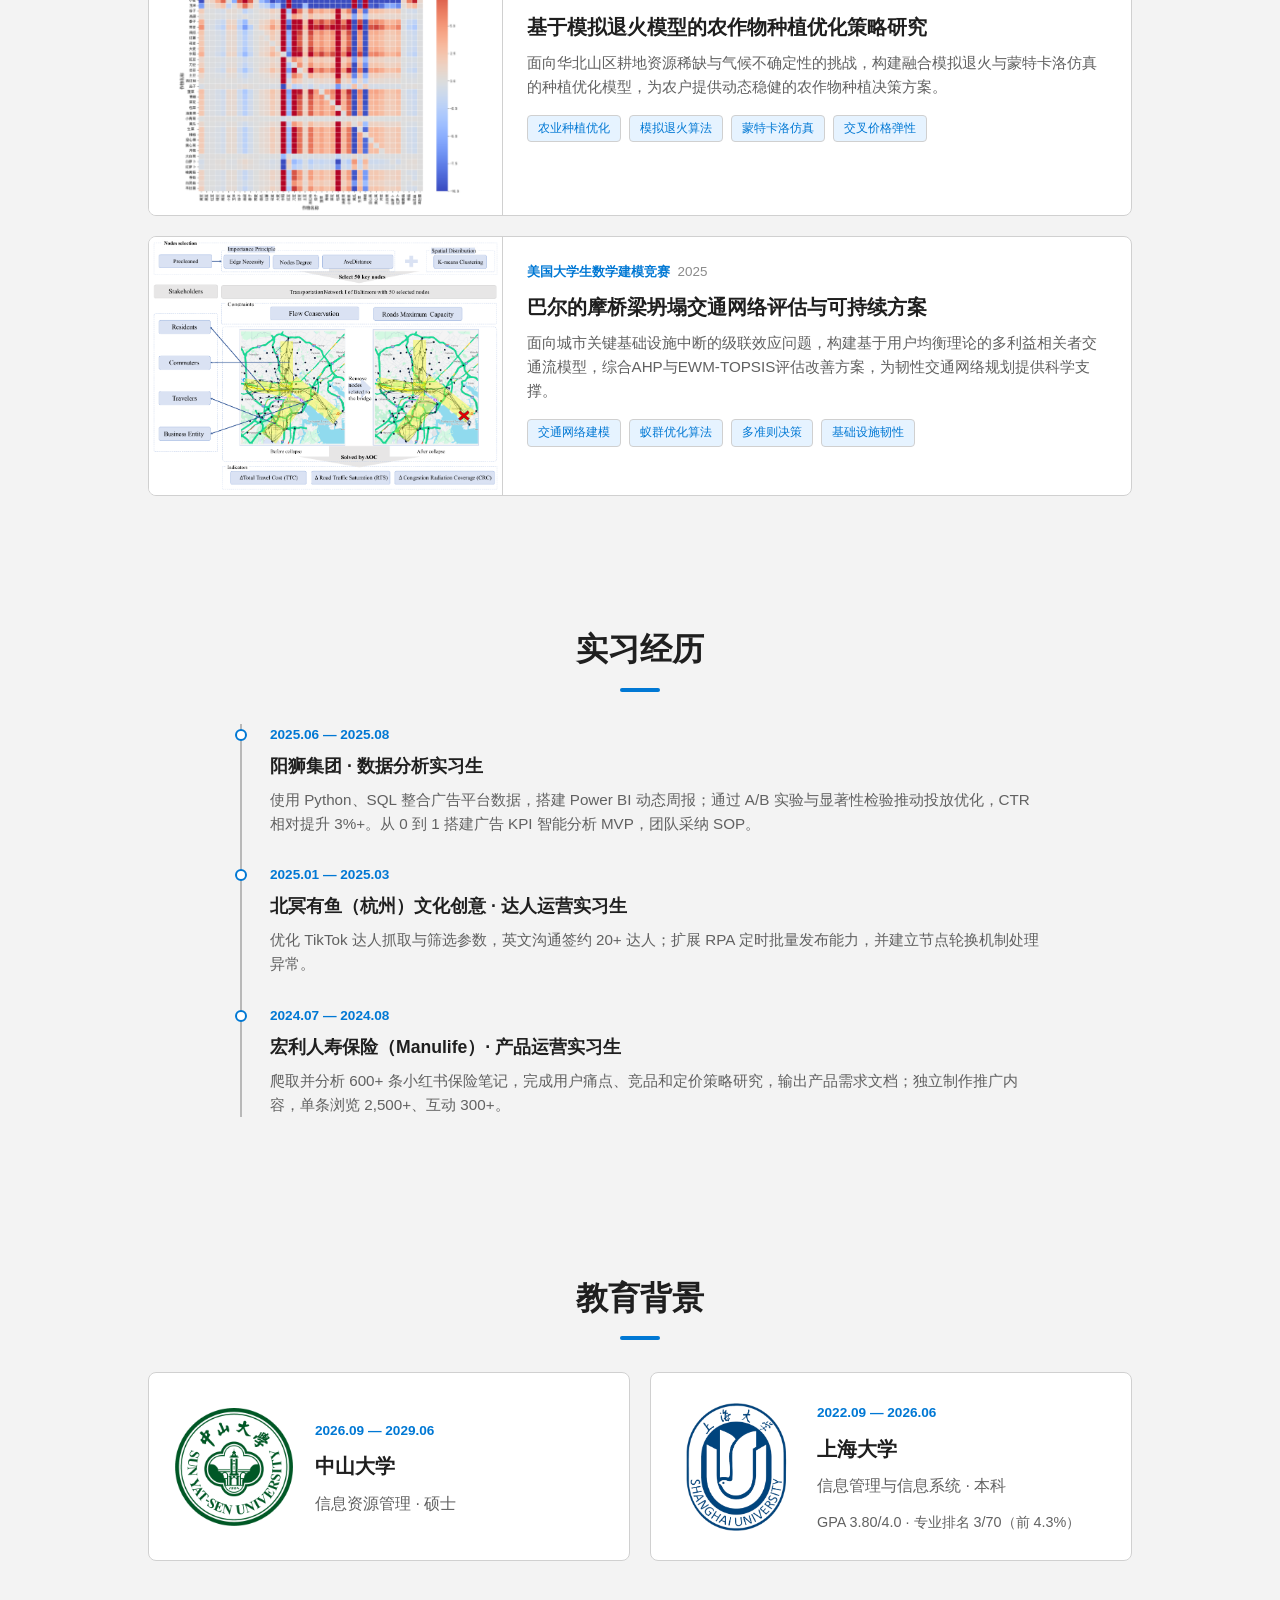
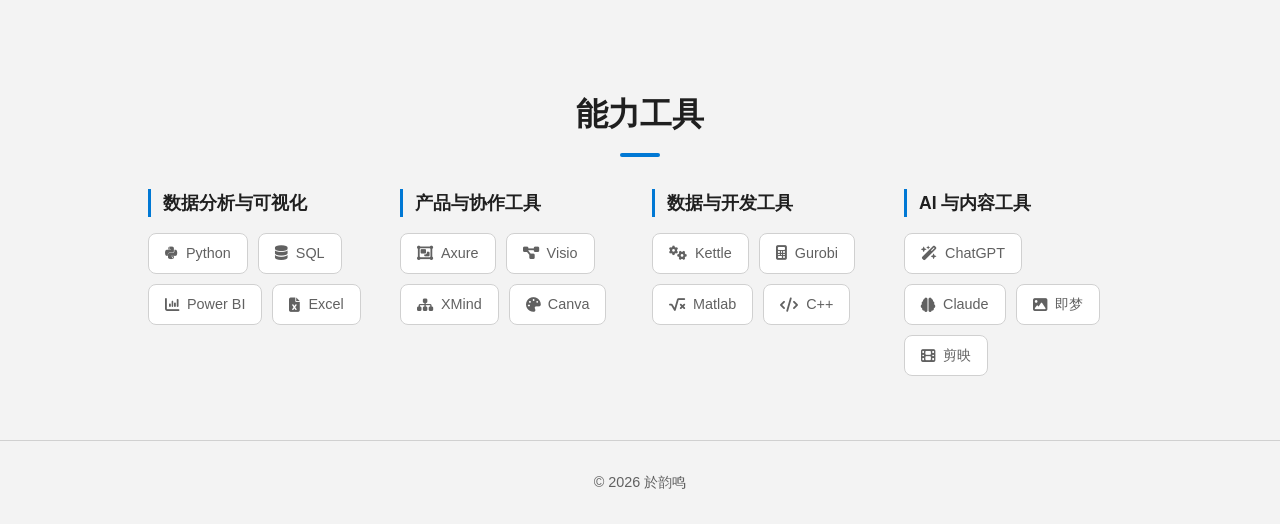
==== commit 5cbfe76c: "update content" ====
--- a/index.html
+++ b/index.html
@@ -3,5 +3,5 @@
 <main><section class="intro"><div class="container flex-center column"><div class="avatar-container"><img src="assets/images/yunming-profile.jpg" alt="於韵鸣" class="avatar"><div class="avatar-glow"></div></div><p class="eyebrow">PRODUCT · DATA · OPERATIONS RESEARCH</p><h1 class="gradient-text">於韵鸣</h1><p class="subtitle">中山大学信息资源管理硕士 · 用数据理解用户 · 用产品满足需求 · 用算法推动决策</p><div class="intro-contact-links"><a class="intro-contact-link" href="mailto:3491137307@qq.com"><span>3491137307@qq.com</span><i class="fas fa-envelope"></i></a><a class="intro-contact-link" href="https://github.com/gerebanhaihao" target="_blank" rel="noopener"><span>GitHub</span><i class="fab fa-github"></i></a><a class="intro-contact-link" href="https://www.xiaohongshu.com/user/profile/62faff56000000001200e2a4?xsec_token=ABQ8f1H-zQZb0vCUYH7D3bwdzLfdSpnuX1nSFsGKXybvo%3D&xsec_source=pc_search" target="_blank" rel="noopener"><span>小红书</span><img class="social-icon" src="assets/images/xiaohongshu.svg" alt=""></a></div></div></section>
 <section id="projects" class="section-padding"><div class="container"><h2>精选项目</h2><div class="projects-grid" id="projects-grid"></div></div></section>
 <section id="experience" class="section-padding section-muted"><div class="container"><h2>实习经历</h2><div class="timeline-container" id="timeline"></div></div></section>
-<section id="education" class="section-padding"><div class="container"><h2>教育背景</h2><div class="education-grid"><article class="card education-card education-card--media"><img src="assets/images/sun-yat-sen-university-logo.jpeg" alt="中山大学校徽"><div><span>2026.09 — 2029.06</span><h3>中山大学</h3><p>信息资源管理 · 硕士</p></div></article><article class="card education-card education-card--media"><img src="assets/images/shanghai-university-logo.png" alt="上海大学校徽"><div><span>2022.09 — 2026.06</span><h3>上海大学</h3><p>信息管理与信息系统 · 本科</p><p class="muted">GPA 3.78/4.0 · 专业排名 4/70（前 5.8%）</p></div></article></div></div></section>
+<section id="education" class="section-padding"><div class="container"><h2>教育背景</h2><div class="education-grid"><article class="card education-card education-card--media"><img src="assets/images/education/sun-yat-sen-university-logo.jpeg" alt="中山大学校徽"><div><span>2026.09 — 2029.06</span><h3>中山大学</h3><p>信息资源管理 · 硕士</p></div></article><article class="card education-card education-card--media"><img src="assets/images/education/shanghai-university-logo.png" alt="上海大学校徽"><div><span>2022.09 — 2026.06</span><h3>上海大学</h3><p>信息管理与信息系统 · 本科</p><p class="muted">GPA 3.80/4.0 · 专业排名 3/70（前 4.3%）</p></div></article></div></div></section>
 <section id="skills" class="section-padding section-muted"><div class="container"><h2>能力工具</h2><div class="skills-wrapper" id="skills-grid"></div></div></section></main><footer>© 2026 於韵鸣</footer><script src="assets/js/main.js?v=20260803"></script></body></html>
--- a/assets/css/style.css
+++ b/assets/css/style.css
@@ -390,6 +390,11 @@
   max-width: 100%;
   height: 260px;
 }
+@media (min-width: 769px) {
+  html[lang="en"] .project-card {
+    height: 345px;
+  }
+}
 .project-card--text-only {
   grid-template-columns: 1fr;
   min-height: 0;
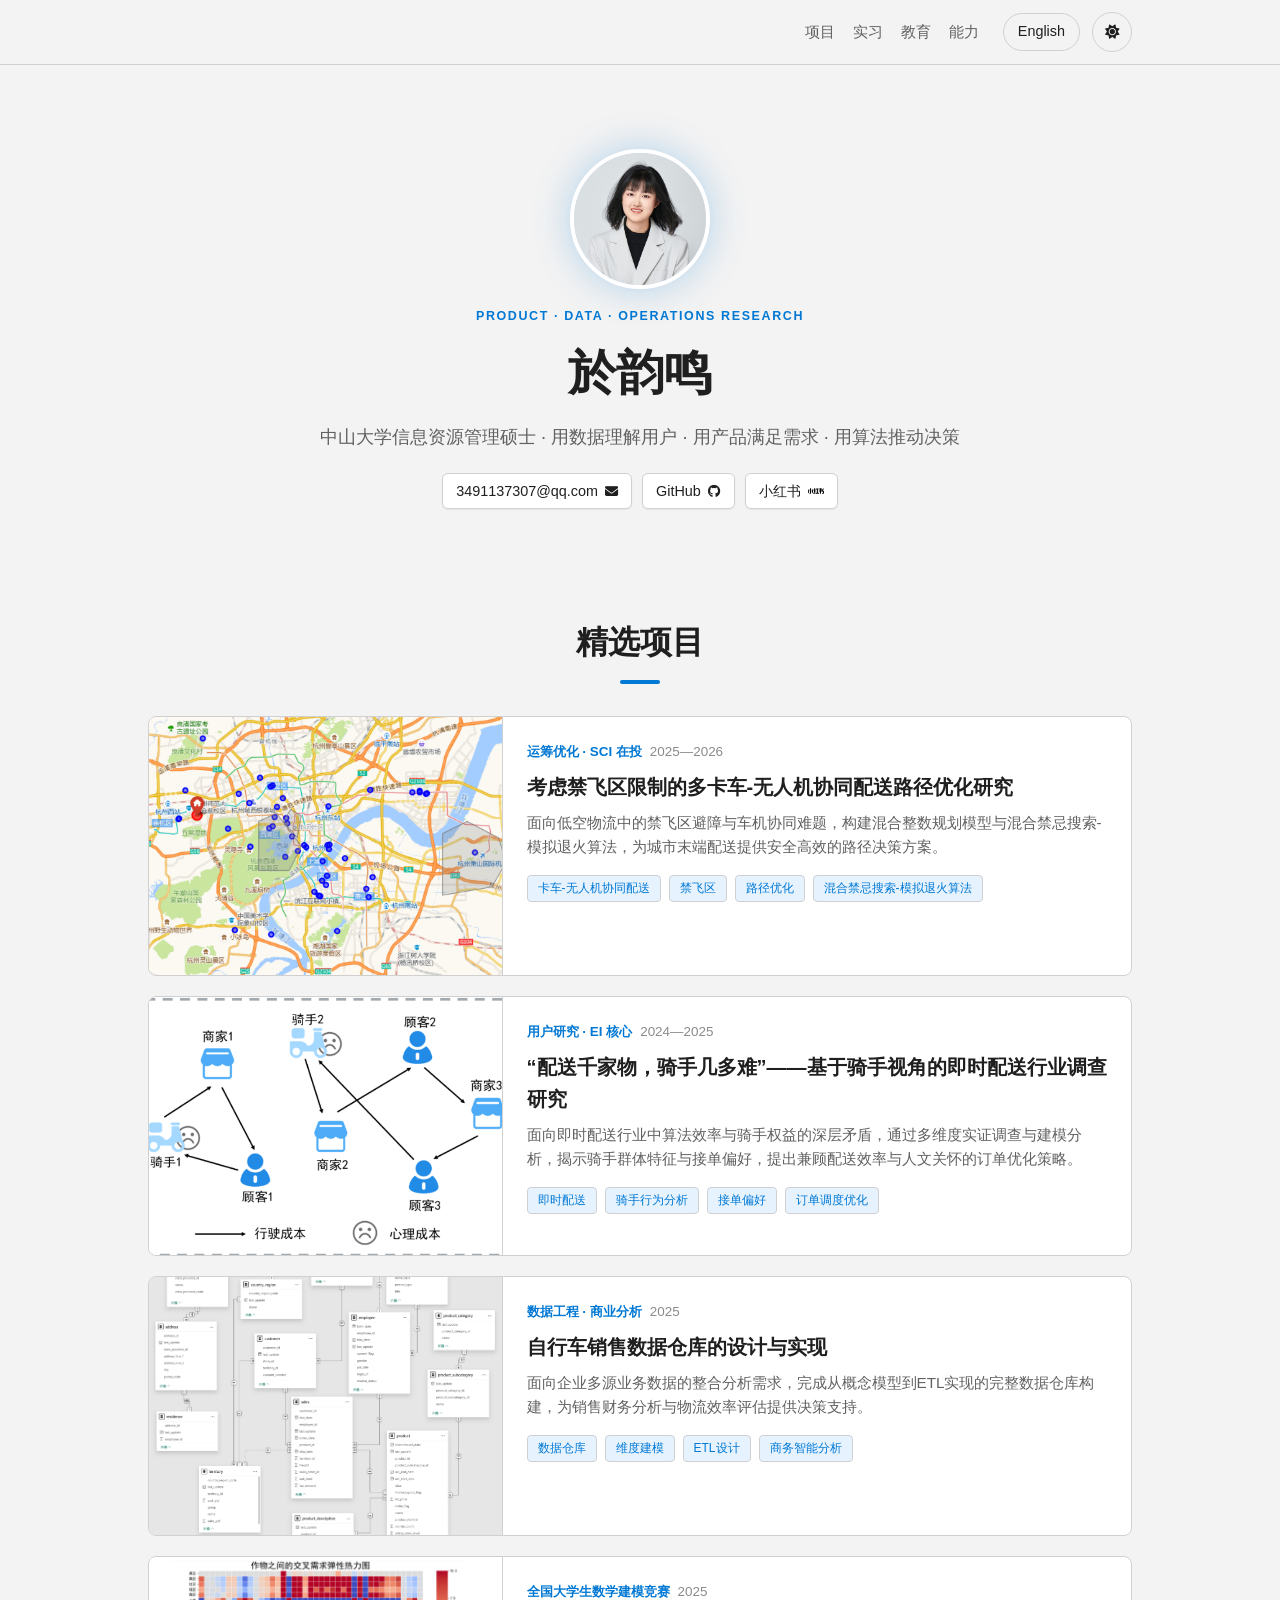
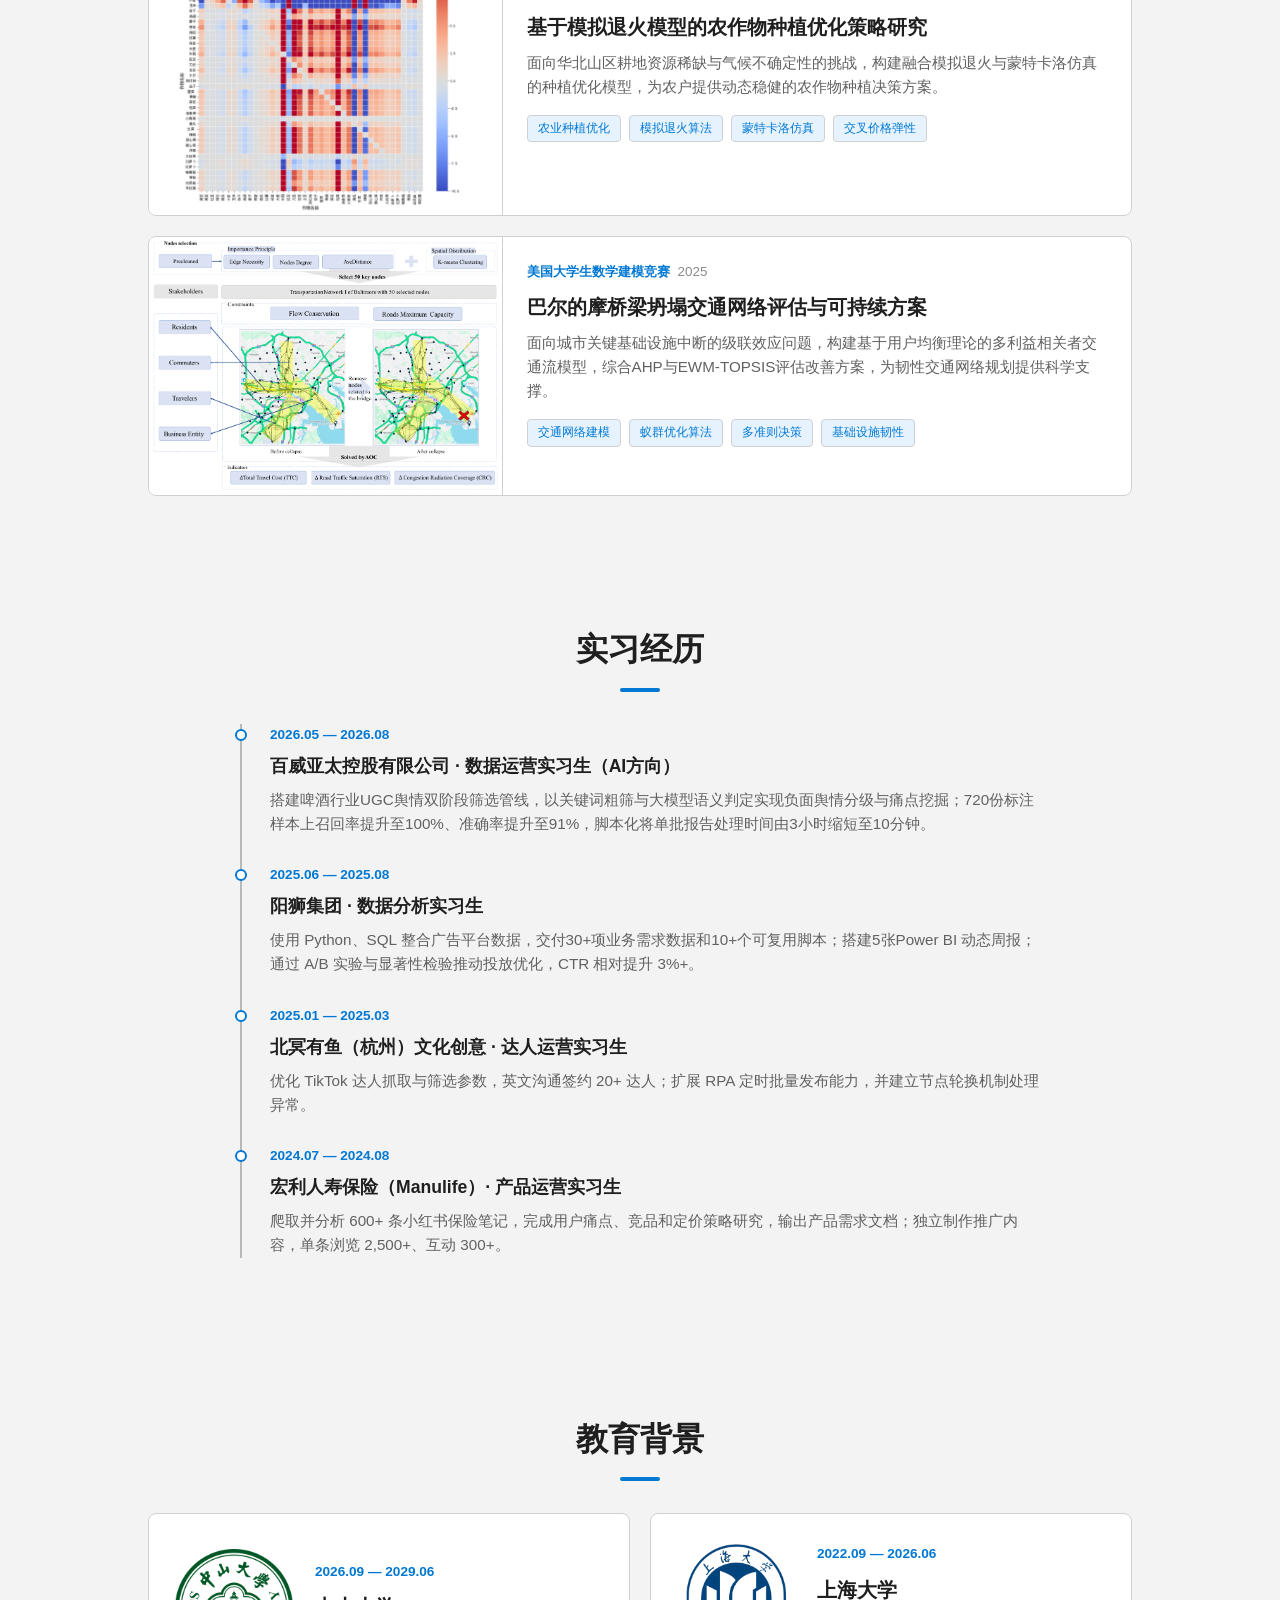
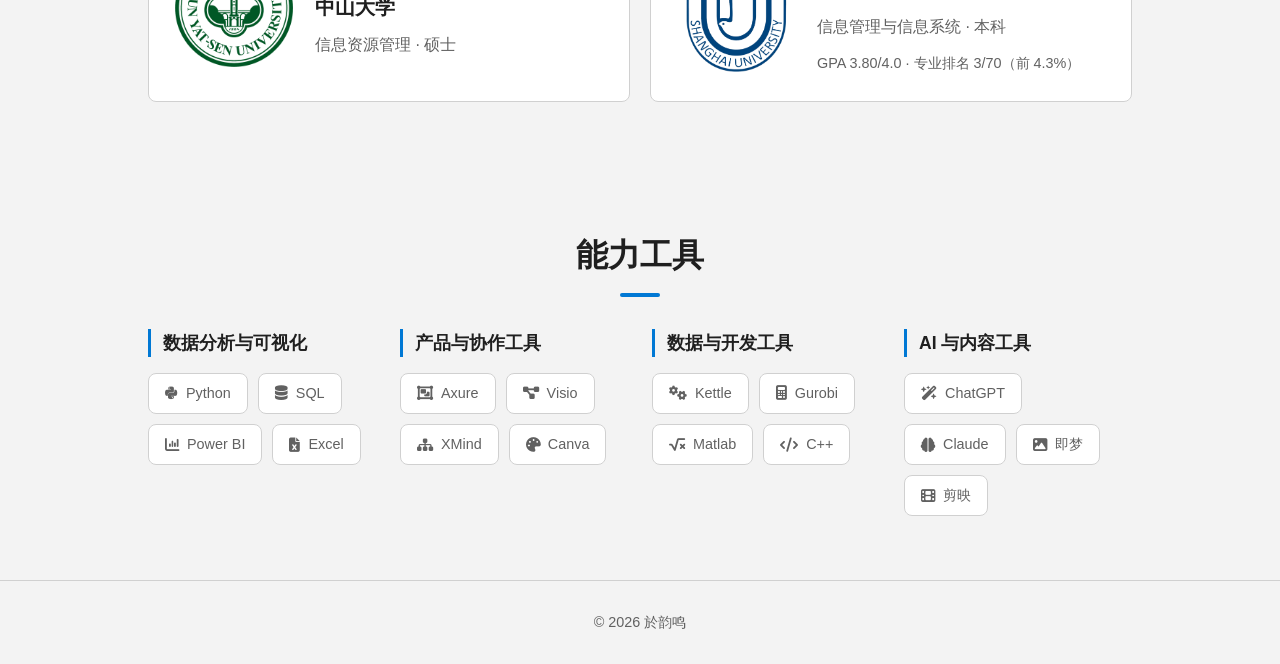
==== commit e4d3ec36: "reorganize images into project and education folders" ====
--- a/index.html
+++ b/index.html
@@ -3,5 +3,5 @@
 <main><section class="intro"><div class="container flex-center column"><div class="avatar-container"><img src="assets/images/yunming-profile.jpg" alt="於韵鸣" class="avatar"><div class="avatar-glow"></div></div><p class="eyebrow">PRODUCT · DATA · OPERATIONS RESEARCH</p><h1 class="gradient-text">於韵鸣</h1><p class="subtitle">中山大学信息资源管理硕士 · 用数据理解用户 · 用产品满足需求 · 用算法推动决策</p><div class="intro-contact-links"><a class="intro-contact-link" href="mailto:3491137307@qq.com"><span>3491137307@qq.com</span><i class="fas fa-envelope"></i></a><a class="intro-contact-link" href="https://github.com/gerebanhaihao" target="_blank" rel="noopener"><span>GitHub</span><i class="fab fa-github"></i></a><a class="intro-contact-link" href="https://www.xiaohongshu.com/user/profile/62faff56000000001200e2a4?xsec_token=ABQ8f1H-zQZb0vCUYH7D3bwdzLfdSpnuX1nSFsGKXybvo%3D&xsec_source=pc_search" target="_blank" rel="noopener"><span>小红书</span><img class="social-icon" src="assets/images/xiaohongshu.svg" alt=""></a></div></div></section>
 <section id="projects" class="section-padding"><div class="container"><h2>精选项目</h2><div class="projects-grid" id="projects-grid"></div></div></section>
 <section id="experience" class="section-padding section-muted"><div class="container"><h2>实习经历</h2><div class="timeline-container" id="timeline"></div></div></section>
-<section id="education" class="section-padding"><div class="container"><h2>教育背景</h2><div class="education-grid"><article class="card education-card education-card--media"><img src="assets/images/education/sun-yat-sen-university-logo.jpeg" alt="中山大学校徽"><div><span>2026.09 — 2029.06</span><h3>中山大学</h3><p>信息资源管理 · 硕士</p></div></article><article class="card education-card education-card--media"><img src="assets/images/education/shanghai-university-logo.png" alt="上海大学校徽"><div><span>2022.09 — 2026.06</span><h3>上海大学</h3><p>信息管理与信息系统 · 本科</p><p class="muted">GPA 3.80/4.0 · 专业排名 3/70（前 4.3%）</p></div></article></div></div></section>
+<section id="education" class="section-padding"><div class="container"><h2>教育背景</h2><div class="education-grid"><a class="card education-card education-card--media education-link" href="education.html"><img src="assets/images/education/sun-yat-sen-university-logo.jpeg" alt="中山大学校徽"><div><span>2026.09 — 2029.06</span><h3>中山大学</h3><p>信息资源管理 · 硕士</p></div></a><a class="card education-card education-card--media education-link" href="education.html"><img src="assets/images/education/shanghai-university-logo.png" alt="上海大学校徽"><div><span>2022.09 — 2026.06</span><h3>上海大学</h3><p>信息管理与信息系统 · 本科</p><p class="muted">GPA 3.80/4.0 · 专业排名 3/70（前 4.3%）</p></div></a></div></div></section>
 <section id="skills" class="section-padding section-muted"><div class="container"><h2>能力工具</h2><div class="skills-wrapper" id="skills-grid"></div></div></section></main><footer>© 2026 於韵鸣</footer><script src="assets/js/main.js?v=20260803"></script></body></html>
--- a/assets/css/style.css
+++ b/assets/css/style.css
@@ -1008,3 +1008,111 @@
     height: 78px;
   }
 }
+
+/* Education detail page */
+.education-link { cursor: pointer; }
+.education-link:hover { color: inherit; }
+.edu-header {
+  display: flex;
+  align-items: flex-start;
+  gap: 22px;
+  margin-bottom: 30px;
+}
+.edu-logo {
+  width: 96px;
+  height: 96px;
+  object-fit: contain;
+  flex-shrink: 0;
+}
+.edu-header h1 {
+  font-size: 2.2rem;
+  margin-bottom: 6px;
+}
+.edu-subtitle {
+  color: var(--text-muted);
+  margin-bottom: 6px;
+}
+.edu-media-grid {
+  display: grid;
+  grid-template-columns: repeat(3, minmax(0, 1fr));
+  gap: 18px;
+}
+.edu-media-grid--awards {
+  grid-template-columns: repeat(auto-fill, minmax(180px, 1fr));
+}
+.edu-media-grid--two {
+  grid-template-columns: repeat(2, minmax(0, 1fr));
+  margin-top: 16px;
+}
+.edu-media-card {
+  margin: 0;
+  border: 1px solid var(--border-light);
+  border-radius: var(--radius-md);
+  overflow: hidden;
+  background: var(--bg-panel);
+}
+.edu-media-card img {
+  width: 100%;
+  max-height: 280px;
+  object-fit: contain;
+  background: #fff;
+}
+.edu-media-card figcaption {
+  padding: 10px 12px;
+  font-size: 0.85rem;
+  color: var(--text-muted);
+  text-align: center;
+}
+.edu-timeline {
+  padding-left: 30px;
+  margin-top: 10px;
+}
+.edu-role-org {
+  color: var(--primary) !important;
+  font-weight: 600;
+  margin-bottom: 8px !important;
+}
+.edu-placeholder {
+  display: flex;
+  align-items: center;
+  gap: 22px;
+  border: 1px dashed var(--border-light);
+  border-radius: var(--radius-md);
+  padding: 28px;
+  background: var(--bg-panel);
+}
+.edu-placeholder img {
+  width: 72px;
+  height: 72px;
+  object-fit: contain;
+  flex-shrink: 0;
+}
+.edu-placeholder h3 {
+  font-size: 1.2rem;
+  margin-bottom: 6px;
+  color: var(--text-main);
+}
+.edu-placeholder p {
+  color: var(--text-muted);
+}
+
+@media (max-width: 768px) {
+  .edu-header {
+    flex-direction: column;
+    align-items: flex-start;
+    gap: 14px;
+  }
+  .edu-logo {
+    width: 76px;
+    height: 76px;
+  }
+  .edu-media-grid,
+  .edu-media-grid--awards,
+  .edu-media-grid--two {
+    grid-template-columns: 1fr 1fr;
+  }
+  .edu-placeholder {
+    flex-direction: column;
+    text-align: center;
+  }
+}
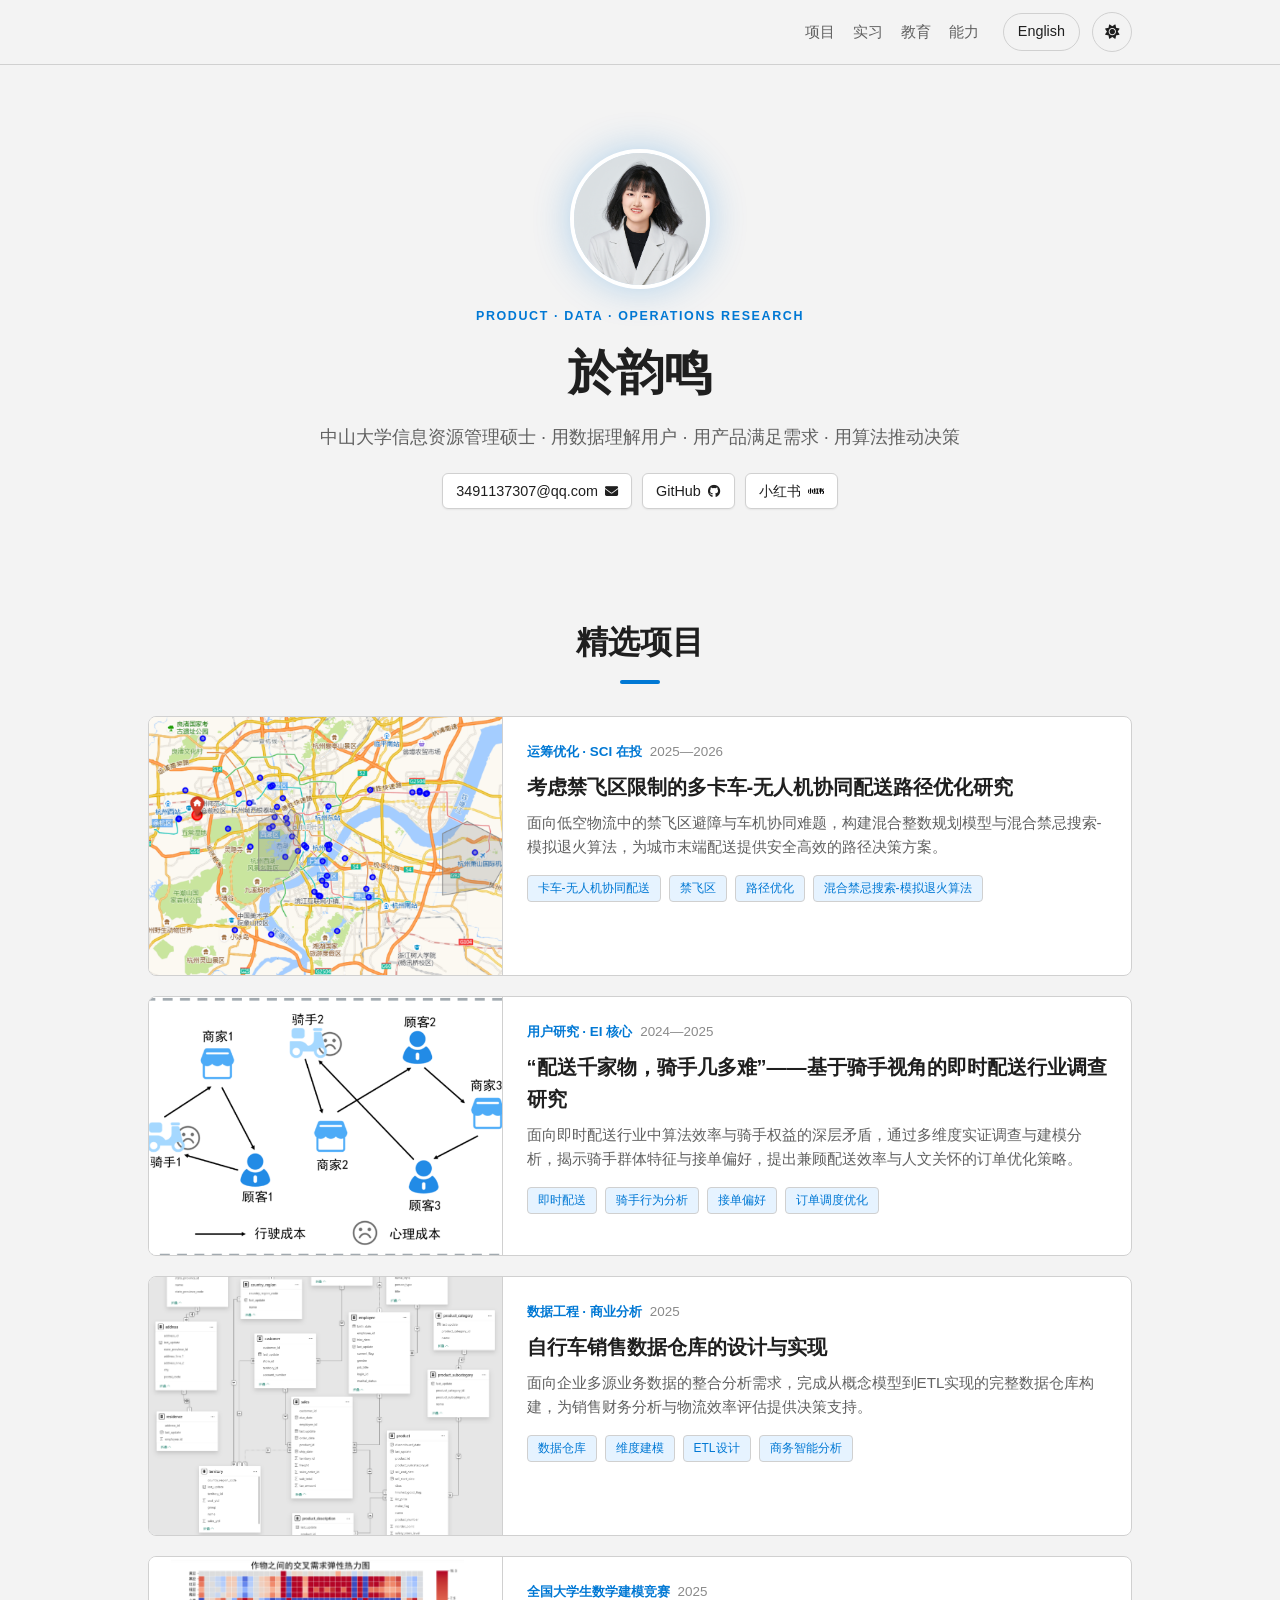
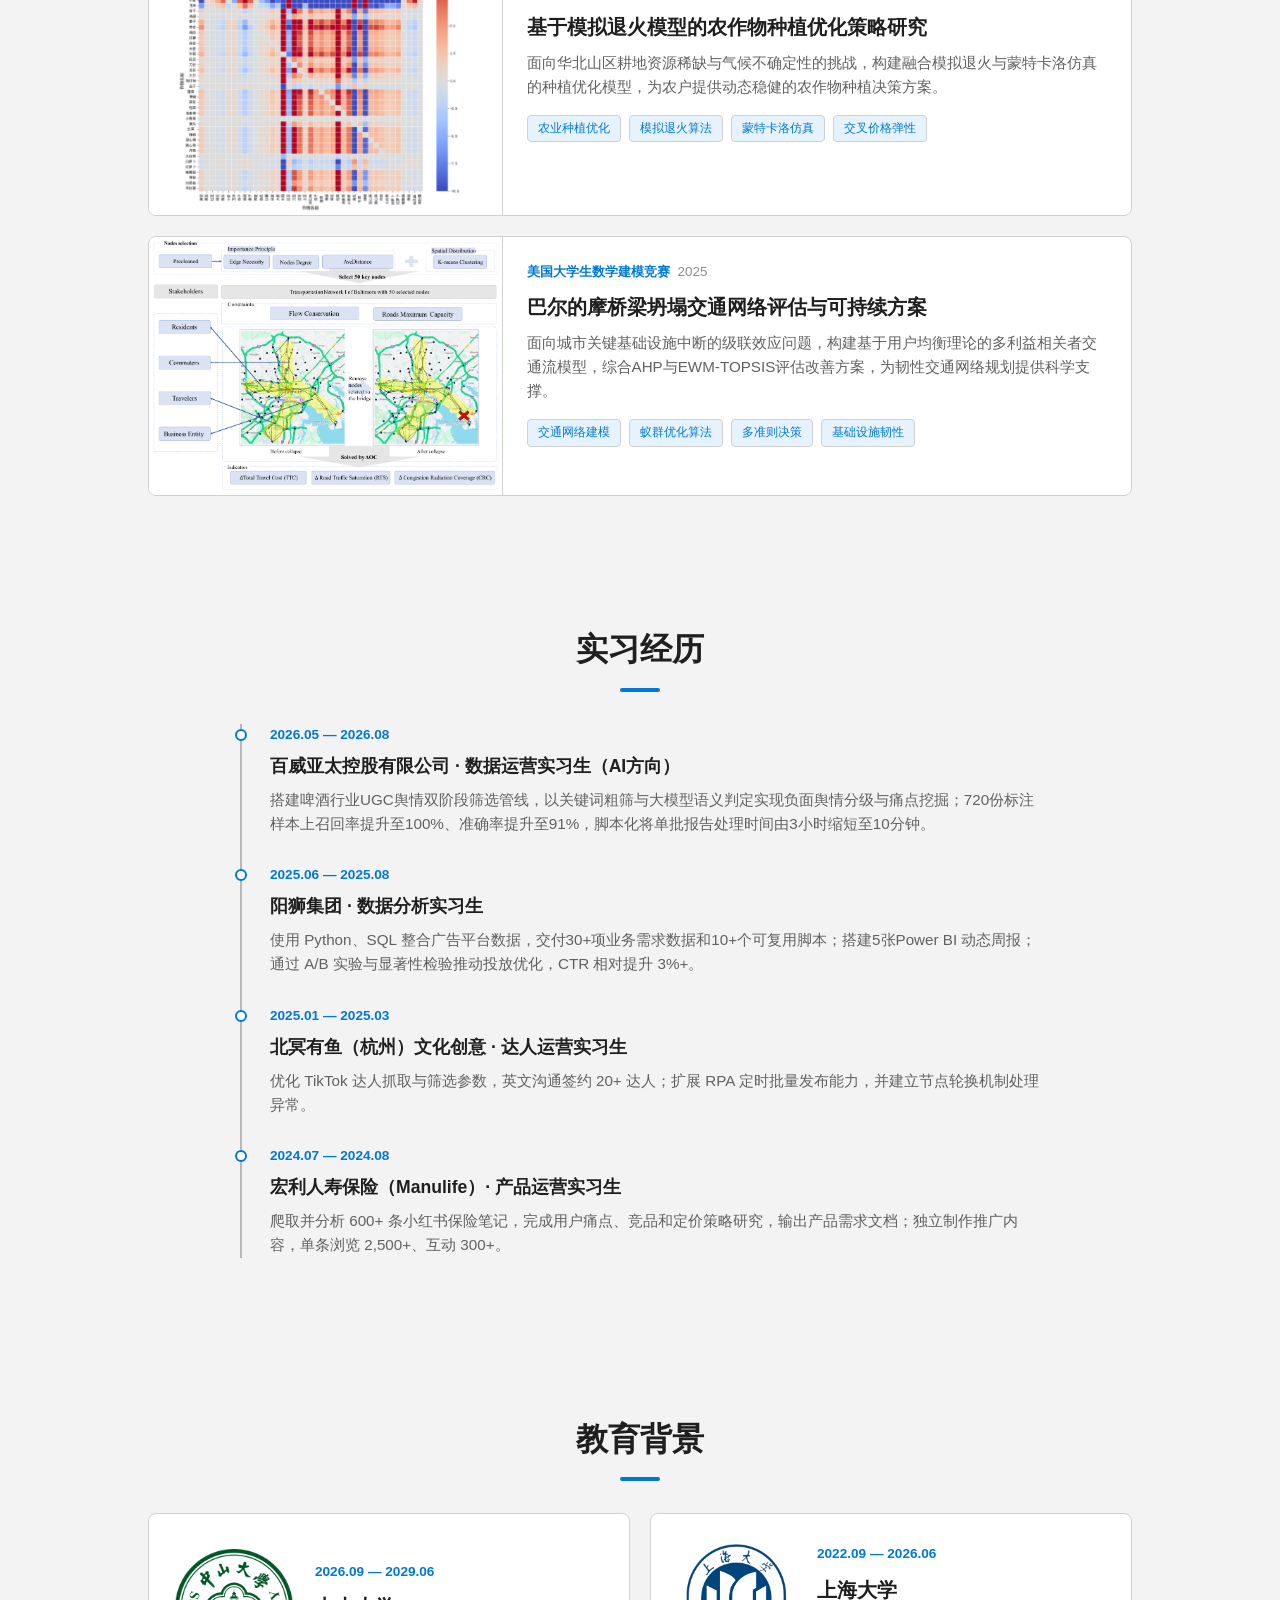
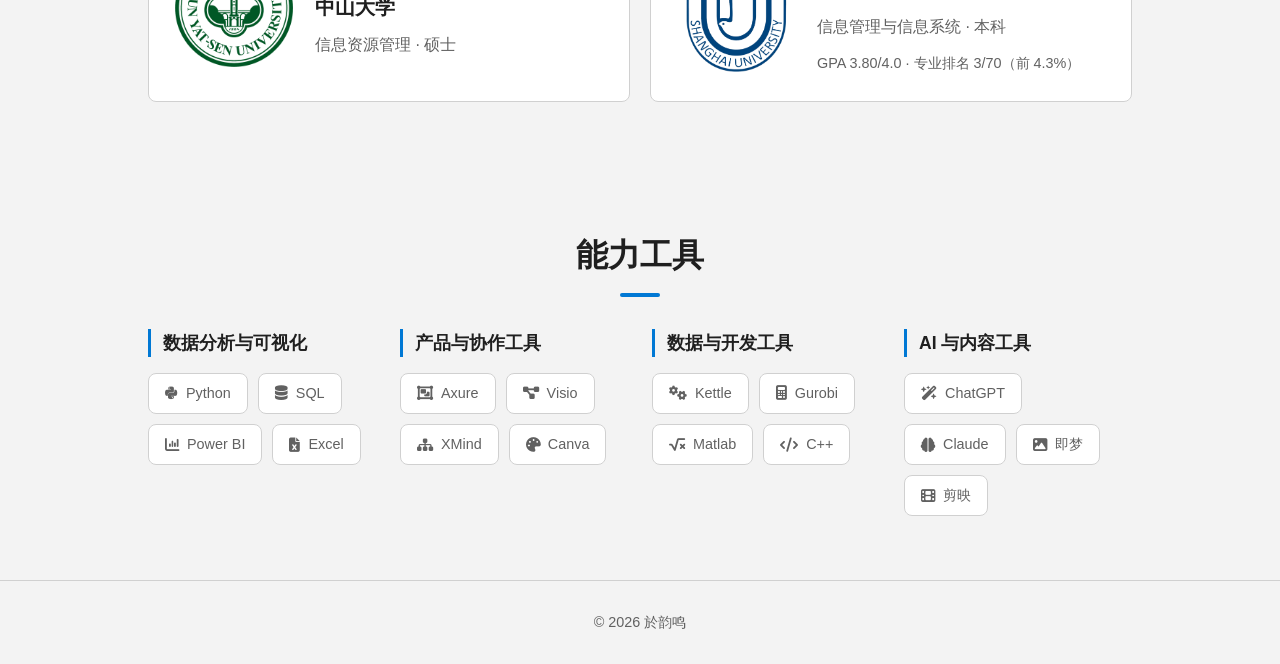
==== commit 59446977: "add bilingual education detail pages and update homepage links" ====
--- a/index.html
+++ b/index.html
@@ -3,5 +3,5 @@
 <main><section class="intro"><div class="container flex-center column"><div class="avatar-container"><img src="assets/images/yunming-profile.jpg" alt="於韵鸣" class="avatar"><div class="avatar-glow"></div></div><p class="eyebrow">PRODUCT · DATA · OPERATIONS RESEARCH</p><h1 class="gradient-text">於韵鸣</h1><p class="subtitle">中山大学信息资源管理硕士 · 用数据理解用户 · 用产品满足需求 · 用算法推动决策</p><div class="intro-contact-links"><a class="intro-contact-link" href="mailto:3491137307@qq.com"><span>3491137307@qq.com</span><i class="fas fa-envelope"></i></a><a class="intro-contact-link" href="https://github.com/gerebanhaihao" target="_blank" rel="noopener"><span>GitHub</span><i class="fab fa-github"></i></a><a class="intro-contact-link" href="https://www.xiaohongshu.com/user/profile/62faff56000000001200e2a4?xsec_token=ABQ8f1H-zQZb0vCUYH7D3bwdzLfdSpnuX1nSFsGKXybvo%3D&xsec_source=pc_search" target="_blank" rel="noopener"><span>小红书</span><img class="social-icon" src="assets/images/xiaohongshu.svg" alt=""></a></div></div></section>
 <section id="projects" class="section-padding"><div class="container"><h2>精选项目</h2><div class="projects-grid" id="projects-grid"></div></div></section>
 <section id="experience" class="section-padding section-muted"><div class="container"><h2>实习经历</h2><div class="timeline-container" id="timeline"></div></div></section>
-<section id="education" class="section-padding"><div class="container"><h2>教育背景</h2><div class="education-grid"><a class="card education-card education-card--media education-link" href="education.html"><img src="assets/images/education/sun-yat-sen-university-logo.jpeg" alt="中山大学校徽"><div><span>2026.09 — 2029.06</span><h3>中山大学</h3><p>信息资源管理 · 硕士</p></div></a><a class="card education-card education-card--media education-link" href="education.html"><img src="assets/images/education/shanghai-university-logo.png" alt="上海大学校徽"><div><span>2022.09 — 2026.06</span><h3>上海大学</h3><p>信息管理与信息系统 · 本科</p><p class="muted">GPA 3.80/4.0 · 专业排名 3/70（前 4.3%）</p></div></a></div></div></section>
+<section id="education" class="section-padding"><div class="container"><h2>教育背景</h2><div class="education-grid"><a class="card education-card education-card--media education-link" href="education.html?school=sun-yat-sen"><img src="assets/images/education/sun-yat-sen-university-logo.jpeg" alt="中山大学校徽"><div><span>2026.09 — 2029.06</span><h3>中山大学</h3><p>信息资源管理 · 硕士</p></div></a><a class="card education-card education-card--media education-link" href="education.html?school=shanghai"><img src="assets/images/education/shanghai-university-logo.png" alt="上海大学校徽"><div><span>2022.09 — 2026.06</span><h3>上海大学</h3><p>信息管理与信息系统 · 本科</p><p class="muted">GPA 3.80/4.0 · 专业排名 3/70（前 4.3%）</p></div></a></div></div></section>
 <section id="skills" class="section-padding section-muted"><div class="container"><h2>能力工具</h2><div class="skills-wrapper" id="skills-grid"></div></div></section></main><footer>© 2026 於韵鸣</footer><script src="assets/js/main.js?v=20260803"></script></body></html>
--- a/assets/css/style.css
+++ b/assets/css/style.css
@@ -1116,3 +1116,78 @@
     text-align: center;
   }
 }
+
+.edu-2col {
+  display: grid;
+  grid-template-columns: 1fr 1fr;
+  gap: 16px;
+}
+.edu-2col img {
+  width: 100%;
+  height: auto;
+  border: 1px solid var(--border-light);
+  border-radius: var(--radius-md);
+  background: #fff;
+}
+@media (max-width: 768px) {
+  .edu-2col {
+    grid-template-columns: 1fr;
+  }
+}
+
+.edu-cert-row {
+  display: flex;
+  flex-wrap: wrap;
+  gap: 14px;
+  align-items: flex-start;
+}
+.edu-cert-row img {
+  height: 230px;
+  width: auto;
+  max-width: 100%;
+  border: 1px solid var(--border-light);
+  border-radius: var(--radius-md);
+  background: #fff;
+}
+@media (max-width: 768px) {
+  .edu-cert-row img {
+    height: 100px;
+  }
+}
+
+.edu-exp-item {
+  padding: 0 0 16px;
+}
+.detail-section .edu-exp-title {
+  font-size: 1rem;
+  font-weight: 700;
+  color: var(--text-main);
+  margin: 0 0 6px;
+}
+.edu-exp-date {
+  margin-right: 1.1em;
+}
+.edu-exp-item > p {
+  color: var(--text-muted);
+  margin-bottom: 12px;
+}
+.edu-img-row {
+  display: flex;
+  flex-wrap: wrap;
+  gap: 14px;
+  align-items: flex-start;
+}
+.edu-img-row img {
+  height: 180px;
+  width: auto;
+  max-width: 100%;
+  object-fit: contain;
+  border: 1px solid var(--border-light);
+  border-radius: var(--radius-md);
+  background: #fff;
+}
+@media (max-width: 768px) {
+  .edu-img-row img {
+    height: 80px;
+  }
+}
